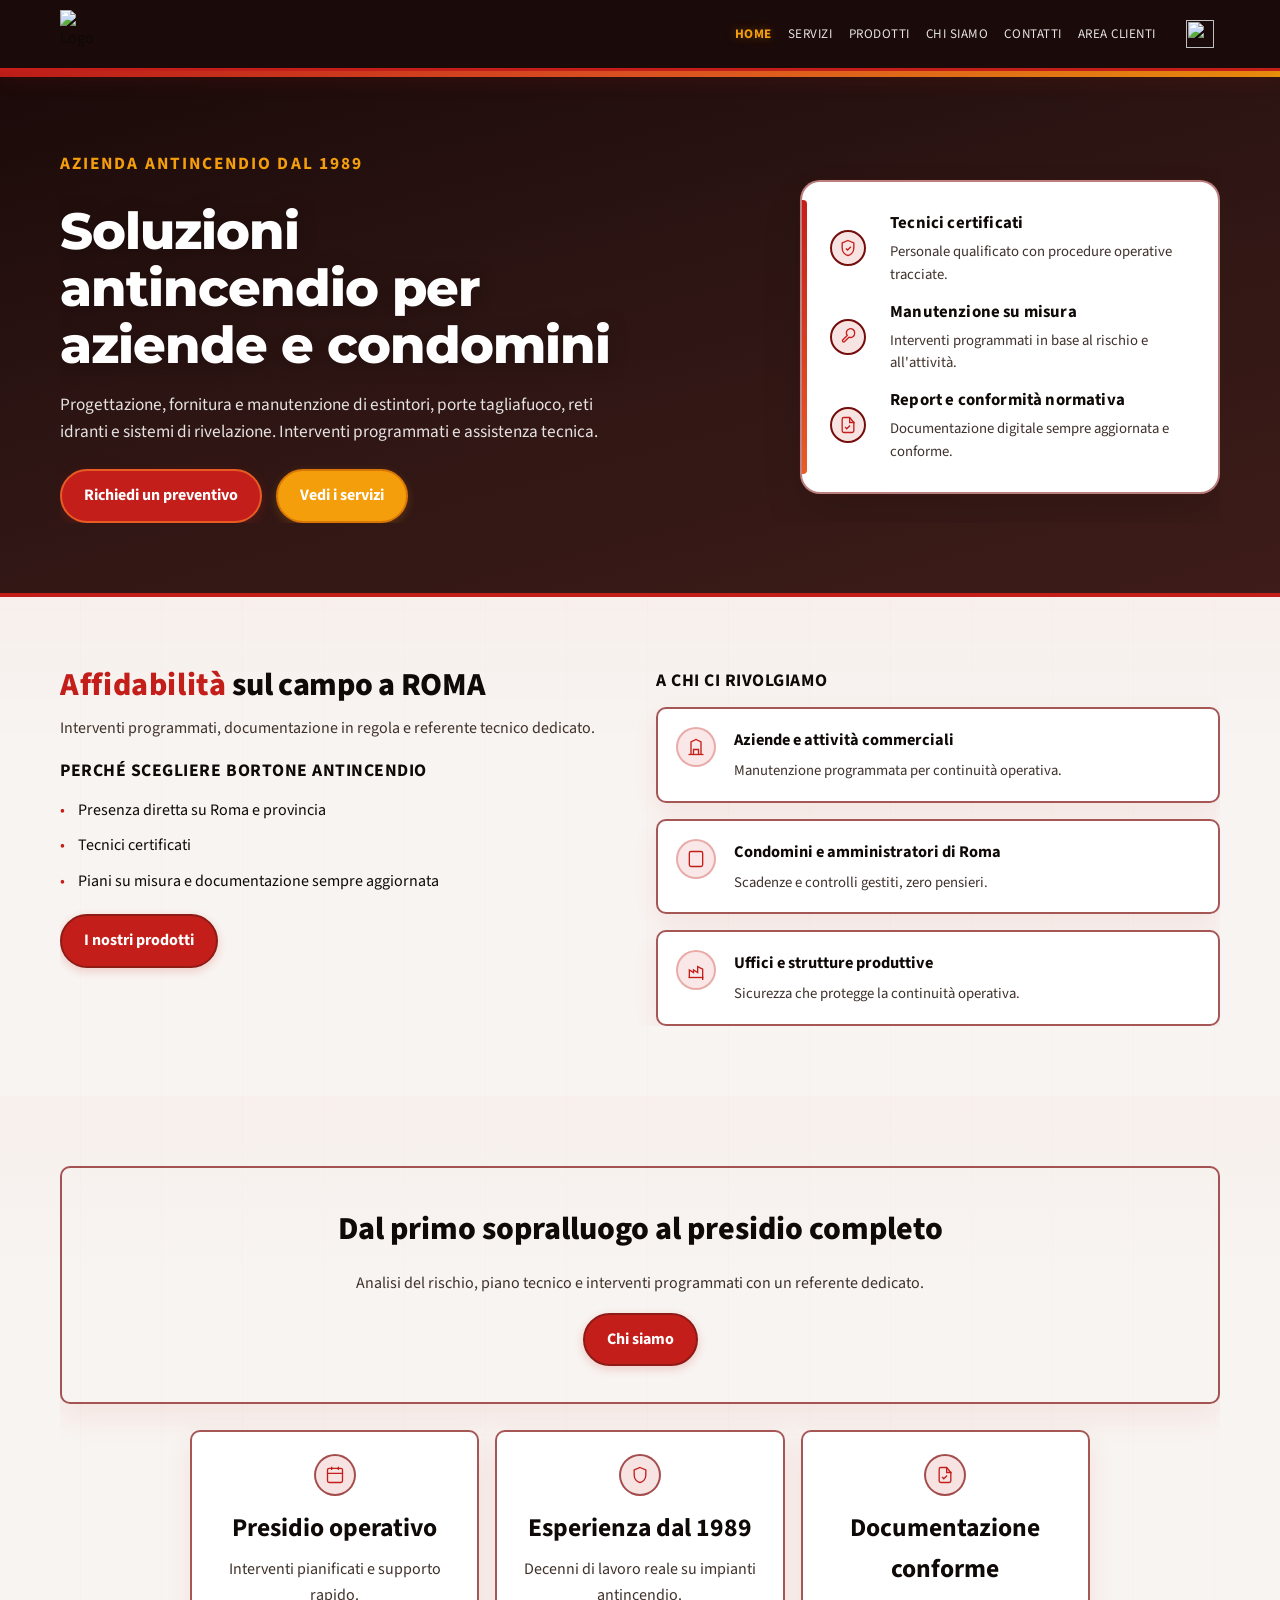
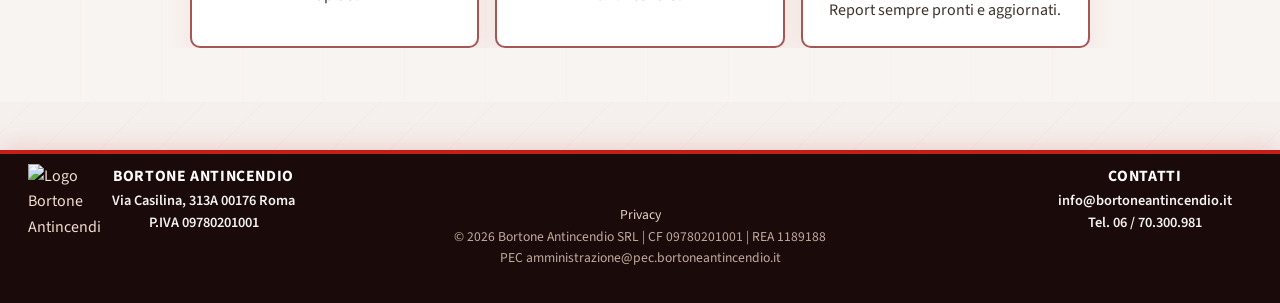
==== index.html @ 8eb92604 "Add files via upload" ====
<!DOCTYPE html>
<html lang="it">
  <head>
    <meta charset="UTF-8" />
    <meta name="viewport" content="width=device-width, initial-scale=1" />
    <title>Bortone Antincendio | Protezione antincendio a Roma</title>
    <meta
      name="description"
      content="Manutenzione e gestione impianti antincendio a Roma. Estintori, porte tagliafuoco, reti idranti e rivelazione incendi con assistenza tecnica."
    />
    <link rel="canonical" href="https://www.bortoneantincendio.it/" />
    <link rel="icon" type="image/png" sizes="32x32" href="assets/loghetto.png?v=3" />
    <link rel="icon" type="image/png" sizes="192x192" href="assets/loghetto.png?v=3" />
    <link rel="apple-touch-icon" sizes="180x180" href="assets/loghetto.png?v=3" />
    <link rel="manifest" href="manifest.json" />
    <meta name="theme-color" content="#0b0b0b" />
    <meta name="color-scheme" content="light" />
    <meta name="robots" content="index, follow, max-image-preview:large" />
    <meta property="og:site_name" content="Bortone Antincendio" />
    <meta property="og:type" content="website" />
    <meta property="og:title" content="Bortone Antincendio | Protezione antincendio a Roma" />
    <meta
      property="og:description"
      content="Manutenzione e gestione impianti antincendio a Roma. Estintori, porte tagliafuoco, reti idranti e rivelazione incendi con assistenza tecnica."
    />
    <meta property="og:url" content="https://www.bortoneantincendio.it/" />
    <meta property="og:locale" content="it_IT" />
    <meta
      property="og:image"
      content="https://www.bortoneantincendio.it/assets/logo.png"
    />
    <meta property="og:image:width" content="1200" />
    <meta property="og:image:height" content="630" />
    <meta property="og:image:alt" content="Bortone Antincendio - Protezione antincendio a Roma" />
    <meta name="twitter:card" content="summary_large_image" />
    <meta name="twitter:title" content="Bortone Antincendio | Protezione antincendio a Roma" />
    <meta name="twitter:description" content="Manutenzione e gestione impianti antincendio a Roma. Estintori, porte tagliafuoco, reti idranti e rivelazione incendi con assistenza tecnica." />
    <meta name="twitter:image" content="https://www.bortoneantincendio.it/assets/logo.png" />
    <script type="application/ld+json">
      {
        "@context": "https://schema.org",
        "@type": "LocalBusiness",
        "name": "Bortone Antincendio",
        "url": "https://www.bortoneantincendio.it/",
        "logo": "https://www.bortoneantincendio.it/assets/logo-bortone.svg",
        "image": "https://www.bortoneantincendio.it/assets/logo-bortone.svg",
        "description": "Manutenzione e gestione impianti antincendio a Roma per aziende e condomini.",
        "telephone": "+390670300981",
        "email": "info@bortoneantincendio.it",
        "address": {
          "@type": "PostalAddress",
          "streetAddress": "Via Casilina, 313A",
          "postalCode": "00176",
          "addressLocality": "Roma",
          "addressCountry": "IT"
        },
        "openingHours": "Mo-Fr 08:00-13:00,14:30-17:00",
        "geo": {
          "@type": "GeoCoordinates",
          "latitude": 41.8828,
          "longitude": 12.5342
        },
        "areaServed": "Roma"
      }
    </script>
    <link rel="preconnect" href="https://fonts.googleapis.com" />
    <link rel="preconnect" href="https://fonts.gstatic.com" crossorigin />
    <link
      href="https://fonts.googleapis.com/css2?family=Montserrat:wght@400;500;600;700&family=Source+Sans+3:wght@400;500;600;700&display=swap"
      rel="stylesheet"
    />
    <link rel="stylesheet" href="styles.css" />
  </head>
  <body>
    <a href="#main" class="skip-link">Salta al contenuto</a>
    <header class="site-header">
      <div class="container header-inner">
        <a class="logo" href="index.html" aria-label="Bortone Antincendio">
          <img src="assets/logo-bortone.svg" alt="Logo Bortone Antincendio" width="646" height="806" />
        </a>
        <button class="nav-toggle" aria-expanded="false" aria-controls="site-nav" aria-label="Apri menu">
          Menu
        </button>
        <nav class="site-nav" id="site-nav">
          <a class="active" href="index.html">Home</a>
          <a href="servizi.html">Servizi</a>
          <a href="prodotti.html">Prodotti</a>
          <a href="chi-siamo.html">Chi siamo</a>
          <a href="contatti.html">Contatti</a>
          <a href="area-clienti.html">Area Clienti</a>
        </nav>
        <a href="https://wa.me/393206472865" target="_blank" rel="noopener" class="header-icon-link" aria-label="Scrivici su WhatsApp">
          <img src="assets/icons8-whatsapp-64.png" class="header-icon" alt="" width="28" height="28">
        </a>
      </div>
    </header>

    <main id="main">
      <section class="hero">
        <div class="hero-stripe" aria-hidden="true"></div>
        <div class="container hero-grid">
          <div class="hero-content">
            <p class="hero-eyebrow">Azienda antincendio dal 1989</p>
            <h1 class="reveal">Soluzioni antincendio per aziende e condomini</h1>
            <p class="reveal hero-lead" data-delay="1">
              Progettazione, fornitura e manutenzione di estintori, porte tagliafuoco, reti idranti
              e sistemi di rivelazione. Interventi programmati e assistenza tecnica.
            </p>
            <div class="hero-actions reveal" data-delay="2">
              <a class="button primary" href="servizi.html#preventivo">Richiedi un preventivo</a>
              <a class="button home-services-cta" href="servizi.html">Vedi i servizi</a>
            </div>
          </div>
          <div class="hero-card reveal" data-delay="3">
            <ul class="hero-card-list">
              <li>
                <span class="hero-card-icon" aria-hidden="true">
                  <svg viewBox="0 0 24 24" fill="none" stroke="currentColor" stroke-width="1.6">
                    <path
                      d="M12 3l7 3v6c0 5-3.5 8.5-7 9-3.5-.5-7-4-7-9V6l7-3z"
                    />
                    <path d="M9.5 12.5l2 2 4-4" />
                  </svg>
                </span>
                <div>
                  <strong>Tecnici certificati</strong>
                  <p>Personale qualificato con procedure operative tracciate.</p>
                </div>
              </li>
              <li>
                <span class="hero-card-icon" aria-hidden="true">
                  <svg viewBox="0 0 24 24" fill="none" stroke="currentColor" stroke-width="1.6">
                    <path
                      d="M20 7.5a5 5 0 0 1-6.8 4.7l-5.5 5.5a1.5 1.5 0 0 1-2.1-2.1l5.5-5.5A5 5 0 1 1 20 7.5z"
                    />
                  </svg>
                </span>
                <div>
                  <strong>Manutenzione su misura</strong>
                  <p>Interventi programmati in base al rischio e all'attività.</p>
                </div>
              </li>
              <li>
                <span class="hero-card-icon" aria-hidden="true">
                  <svg viewBox="0 0 24 24" fill="none" stroke="currentColor" stroke-width="1.6">
                    <path d="M14 3H7a2 2 0 0 0-2 2v14a2 2 0 0 0 2 2h10a2 2 0 0 0 2-2V9z" />
                    <path d="M14 3v6h6" />
                    <path d="M8.5 14.5l2 2 4-4" />
                  </svg>
                </span>
                <div>
                  <strong>Report e conformità normativa</strong>
                  <p>Documentazione digitale sempre aggiornata e conforme.</p>
                </div>
              </li>
            </ul>
          </div>
        </div>
      </section>

      <section class="intro-roma">
        <div class="container intro-roma__grid">
          <div class="intro-roma__left">
            <h2 class="intro-roma__title">
              <span class="intro-roma__accent">Affidabilità</span> sul campo a ROMA
            </h2>
            <p class="intro-roma__lead">
              Interventi programmati, documentazione in regola e referente tecnico dedicato.
            </p>

            <div class="intro-roma__why">
              <h3>Perché scegliere Bortone Antincendio</h3>
              <ul>
                <li>Presenza diretta su Roma e provincia</li>
                <li>Tecnici certificati</li>
                <li>Piani su misura e documentazione sempre aggiornata</li>
              </ul>
            </div>

            <div class="intro-roma__cta">
              <a class="button primary" href="prodotti.html">I nostri prodotti</a>
            </div>
          </div>

          <div class="intro-roma__right">
            <h3>A chi ci rivolgiamo</h3>

            <div class="intro-roma__cards">
              <article class="intro-roma__card">
                <span class="intro-roma__icon" aria-hidden="true">
                  <svg viewBox="0 0 24 24" fill="none" stroke="currentColor" stroke-width="1.6">
                    <path d="M3 21h18" />
                    <path d="M6 21V6l6-3 6 3v15" />
                    <path d="M9 21v-6h6v6" />
                  </svg>
                </span>
                <div>
                  <h4>Aziende e attività commerciali</h4>
                  <p>Manutenzione programmata per continuità operativa.</p>
                </div>
              </article>

              <article class="intro-roma__card">
                <span class="intro-roma__icon" aria-hidden="true">
                  <svg viewBox="0 0 24 24" fill="none" stroke="currentColor" stroke-width="1.6">
                    <rect x="4" y="3" width="16" height="18" rx="2" />
                    <path d="M8 7h.01M12 7h.01M16 7h.01" />
                    <path d="M8 11h.01M12 11h.01M16 11h.01" />
                    <path d="M8 15h.01M12 15h.01M16 15h.01" />
                  </svg>
                </span>
                <div>
                  <h4>Condomini e amministratori di Roma</h4>
                  <p>Scadenze e controlli gestiti, zero pensieri.</p>
                </div>
              </article>

              <article class="intro-roma__card">
                <span class="intro-roma__icon" aria-hidden="true">
                  <svg viewBox="0 0 24 24" fill="none" stroke="currentColor" stroke-width="1.6">
                    <path d="M3 21h18" />
                    <path d="M4 21v-9l5 3v-3l5 3v-7l6 3v13" />
                  </svg>
                </span>
                <div>
                  <h4>Uffici e strutture produttive</h4>
                  <p>Sicurezza che protegge la continuità operativa.</p>
                </div>
              </article>
            </div>
          </div>
        </div>
      </section>

      <section class="section summary-section">
        <div class="container">
          <div class="banner reveal">
            <h3>Dal primo sopralluogo al presidio completo</h3>
            <p>
              Analisi del rischio, piano tecnico e interventi programmati con un referente
              dedicato.
            </p>
            <div class="hero-actions">
              <a class="button primary" href="chi-siamo.html">Chi siamo</a>
            </div>
          </div>
          <div class="stats">
            <div class="stat reveal" data-delay="1">
              <span class="stat-icon" aria-hidden="true">
                <svg viewBox="0 0 24 24" fill="none" stroke="currentColor" stroke-width="1.6">
                  <rect x="3" y="4" width="18" height="17" rx="2" />
                  <path d="M16 2v4M8 2v4M3 10h18" />
                </svg>
              </span>
              <h3>Presidio operativo</h3>
              <p>Interventi pianificati e supporto rapido.</p>
            </div>
            <div class="stat reveal" data-delay="2">
              <span class="stat-icon" aria-hidden="true">
                <svg viewBox="0 0 24 24" fill="none" stroke="currentColor" stroke-width="1.6">
                  <path d="M12 3l7 3v6c0 5-3.5 8.5-7 9-3.5-.5-7-4-7-9V6l7-3z" />
                </svg>
              </span>
              <h3>Esperienza dal 1989</h3>
              <p>Decenni di lavoro reale su impianti antincendio.</p>
            </div>
            <div class="stat reveal" data-delay="3">
              <span class="stat-icon" aria-hidden="true">
                <svg viewBox="0 0 24 24" fill="none" stroke="currentColor" stroke-width="1.6">
                  <path d="M14 3H7a2 2 0 0 0-2 2v14a2 2 0 0 0 2 2h10a2 2 0 0 0 2-2V9z" />
                  <path d="M14 3v6h6" />
                  <path d="M8.5 14.5l2 2 4-4" />
                </svg>
              </span>
              <h3>Documentazione conforme</h3>
              <p>Report sempre pronti e aggiornati.</p>
            </div>
          </div>
        </div>
      </section>
    </main>

    <footer class="site-footer">
      <div class="container footer-grid">
        <div>
          <div class="footer-brand">
            <img
              class="footer-logo"
              src="assets/loghetto-black.svg"
              alt="Logo Bortone Antincendio"
              width="646"
              height="806"
            />
            <div>
              <strong>Bortone Antincendio</strong>
              <p class="footer-highlight">Via Casilina, 313A 00176 Roma</p>
              <p class="footer-highlight">P.IVA 09780201001</p>
            </div>
          </div>
        </div>
        <div>
          <strong>Contatti</strong>
          <p class="footer-highlight">info@bortoneantincendio.it</p>
          <p class="footer-highlight">Tel. 06 / 70.300.981</p>
        </div>
      </div>
      <div class="container footer-legal">
        <a href="privacy.html">Privacy</a>
        <br />
        © 2026 Bortone Antincendio SRL | CF 09780201001 | REA 1189188
        <br />
        PEC amministrazione@pec.bortoneantincendio.it
      </div>
    </footer>

    <script src="script.js"></script>
  </body>
</html>
---- styles.css ----
/* Popup Accesso Clienti */
.access-popup-overlay {
  position: fixed;
  top: 0; left: 0; right: 0; bottom: 0;
  background: rgba(20,10,7,0.82);
  display: flex;
  align-items: center;
  justify-content: center;
  z-index: 1000;
  animation: fadeInBg 0.25s;
}
@keyframes fadeInBg {
  from { opacity: 0; }
  to { opacity: 1; }
}
.access-popup-modal {
  background: #fdf4f2;
  border: 1.5px solid var(--accent-2);
  border-radius: 14px;
  box-shadow: 0 8px 32px rgba(44,27,21,0.22);
  padding: 30px 20px 18px;
  width: min(96vw, 370px);
  min-width: 300px;
  max-height: 90vh;
  overflow-y: auto;
  display: flex;
  flex-direction: column;
  align-items: stretch;
  position: relative;
  animation: popupIn 0.22s cubic-bezier(.7,-0.2,.5,1.4);
}
@keyframes popupIn {
  from { transform: scale(0.92) translateY(40px); opacity: 0; }
  to { transform: scale(1) translateY(0); opacity: 1; }
}
.access-popup-close {
  position: absolute;
  top: 10px;
  right: 14px;
  background: none;
  border: none;
  font-size: 1.25em;
  color: #bfae8c;
  cursor: pointer;
  line-height: 1;
  transition: color 0.18s;
  font-family: 'Montserrat', sans-serif;
}
.access-popup-close:hover {
  color: var(--accent-amber);
}
.access-popup-title {
  margin: 0 0 12px;
  font-size: 1.25rem;
  font-weight: 700;
  font-family: "Montserrat", sans-serif;
  color: var(--black);
}
.access-popup-menu {
  display: flex;
  gap: 18px;
  justify-content: center;
  margin-bottom: 14px;
}
.access-popup-menu-item {
  font-family: 'Montserrat', sans-serif;
  font-size: 0.82rem;
  font-weight: 700;
  color: #111;
  cursor: pointer;
  padding: 2px 0 3px 0;
  border: none;
  background: none;
  transition: color 0.18s;
  letter-spacing: 0.04em;
  text-transform: uppercase;
  margin: 0 2px;
  outline: none;
  box-shadow: none;
}
.access-popup-menu-item.active,
.access-popup-menu-item:hover { color: var(--accent-amber); }
.access-popup-form {
  display: flex;
  flex-direction: column;
  gap: 18px;
  margin-top: 8px;
}
.access-popup-form .access-popup-submit {
  align-self: center !important;
  display: block;
}
.access-popup-form input {
  padding: 7px 10px;
  border: 1px solid #bfae8c;
  border-radius: 5px;
  font-size: 0.98em;
  width: 100%;
  background: #fff;
  color: #232323;
  font-family: 'Source Sans 3', sans-serif;
  transition: border 0.18s;
}
.access-popup-form input:focus {
  border-color: var(--accent-amber);
  outline: none;
}
.access-popup-submit-wrap {
  display: flex;
  justify-content: center;
  width: 100%;
}
.access-popup-submit {
  background: var(--accent-amber);
  color: #2a1404;
  border: none;
  border-radius: 5px;
  padding: 7px 0;
  font-size: 0.98em;
  font-weight: 600;
  cursor: pointer;
  margin-top: 28px;
  transition: background 0.2s;
  box-shadow: 0 2px 8px rgba(245,158,11,0.10);
  width: 120px;
}
.access-popup-submit:hover {
  background: var(--accent-orange);
}
:root {
  --white: #ffffff;
  --black: #0f0907;
  --text: var(--black);
  --muted: #3f312b;
  --accent: #c41e1a;
  --accent-2: #8f1b17;
  --accent-orange: #e85c24;
  --accent-amber: #f59e0b;
  --flame-dark: #1a0a09;
  --stroke: rgba(44, 27, 21, 0.22);
  --panel-border-soft: 1px solid rgba(196, 30, 26, 0.2); 
  --panel-shadow-soft: 0 10px 24px rgba(20, 10, 7, 0.12);
  --radius-lg: 20px;
  --radius-sm: 10px;
  --max-w: 1160px;
}
* {
  box-sizing: border-box;
}
.skip-link {
  position: absolute;
  left: -9999px;
  top: 0;
  z-index: 9999;
  padding: 0.75rem 1rem;
  background: var(--accent);
  color: var(--white);
  text-decoration: none;
  font-weight: 600;
  border-radius: 0 0 8px 0;
}
.skip-link:focus {
  left: 0;
}
body {
  margin: 0;
  font-family: "Source Sans 3", sans-serif;
  color: var(--text);
  position: relative;
  background:
    linear-gradient(135deg, rgba(196, 30, 26, 0.04) 0%, transparent 50%),
    repeating-linear-gradient(-45deg, transparent, transparent 40px, rgba(196, 30, 26, 0.03) 40px, rgba(196, 30, 26, 0.03) 41px),
    radial-gradient(1400px 800px at 100% 0%, rgba(232, 92, 36, 0.08), transparent 55%),
    #f5f0ed;
  min-height: 100vh;
  line-height: 1.6;
  overflow-x: hidden;
}
a {
  color: inherit;
  text-decoration: none;
  cursor: pointer;
}
img {
  max-width: 100%;
  display: block;
}
.container {
  width: min(92%, var(--max-w));
  margin: 0 auto;
  overflow-x: hidden;
  max-width: 100%;
}
.site-header {
  position: sticky;
  top: 0;
  z-index: 50;
  background: var(--flame-dark);
  backdrop-filter: blur(12px);
  border-bottom: 3px solid var(--accent);
  box-shadow: 0 4px 24px rgba(196, 30, 26, 0.2);
  overflow: visible;
}
.site-header .logo span { color: var(--white); }
.site-header .nav-toggle {
  color: var(--white);
  border-color: rgba(255,255,255,0.18);
}
.header-inner {
  display: flex;
  align-items: center;
  justify-content: flex-start;
  padding: 10px 0;
  gap: 12px;
  flex-wrap: nowrap;
}
.header-icon-link{display:inline-flex;align-items:center;justify-content:center;margin-left:12px;padding:6px;cursor:pointer;box-sizing:content-box;}
.header-icon-link:hover .header-icon{transform:scale(1.2);}
.header-icon{width:28px;height:28px;display:block;transition:transform 0.2s ease;} 
.logo {
  display: flex;
  align-items: center;
  gap: 0;
}
.logo img {
  width: auto;
  height: 48px;
  object-fit: contain;
  background: transparent;
}
.header-login-btn {
  display: inline-flex;
  align-items: center;
  padding: 8px 16px;
  background: var(--accent-amber);
  border: 1px solid #d97706;
  border-radius: 6px;
  color: #000000;
  font-size: 0.85rem;
  font-weight: 600;
  transition: all 0.2s ease;
  white-space: nowrap;
  margin-left: auto;
  margin-right: 12px;
  box-shadow: 0 2px 8px rgba(245, 158, 11, 0.3);
}
.header-login-btn:hover {
  background: #f3cd41;
  border-color: #b45309;
  color: #2a1404;
  transform: translateY(-1px);
  box-shadow: 0 4px 12px rgba(245, 158, 11, 0.4);
}
.header-login-btn:focus-visible {
  outline: 2px solid var(--accent);
  outline-offset: 2px;
}
.nav-toggle {
  background: transparent;
  border: 1px solid var(--stroke);
  padding: 6px 10px;
  border-radius: 6px;
  font-size: 0.85rem;
  display: none;
  cursor: pointer;
  z-index: 101;
  pointer-events: auto;
  -webkit-tap-highlight-color: transparent;
}
.site-nav {
  display: flex;
  align-items: center;
  margin-left: auto;
  gap: 16px;
  font-size: 0.82rem;
  text-transform: uppercase;
  letter-spacing: 0.04em;
}
.site-nav a {
  color: rgba(255, 255, 255, 0.88);
  transition: color 0.2s ease, background 0.2s ease;
}
.site-nav a:hover {
  color: var(--accent-amber);
  text-shadow: 0 0 10px rgba(245,158,11,0.35);
}
.site-nav a.active {
  color: var(--accent-amber);
  font-weight: 700;
  text-shadow: 0 0 10px rgba(245,158,11,0.35);
}
.nav-toggle:focus-visible, .site-nav a:focus-visible, .button:focus-visible { outline: 2px solid var(--accent); outline-offset: 2px; }
.hero {
  padding: 80px 0 70px;
  position: relative;
  overflow: hidden;
  text-align: left;
  background:
    linear-gradient(165deg, var(--flame-dark) 0%, #2d1513 45%, #3d1c19 100%);
  border-bottom: 4px solid var(--accent);
  box-shadow: inset 0 1px 0 rgba(255,255,255,0.06);
}
.hero-stripe {
  position: absolute;
  top: 0;
  left: 0;
  right: 0;
  height: 6px;
  background: linear-gradient(90deg, var(--accent) 0%, var(--accent-orange) 50%, var(--accent-amber) 100%);
  opacity: 0.95;
}
.hero-grid {
  display: grid;
  grid-template-columns: repeat(2, minmax(0, 1fr));
  gap: 40px;
  align-items: center;
  position: relative;
  z-index: 1;
  text-align: left;
}
@media (min-width: 861px) {
  .hero .hero-card { margin-left: auto; margin-right: 0; }
}
.hero-content { text-align: left; }
.hero h1 {
  font-family: "Montserrat", sans-serif;
  font-size: clamp(2.2rem, 4.2vw, 3.2rem);
  font-weight: 800;
  letter-spacing: -0.02em;
  margin: 0 0 18px;
  color: var(--white);
  line-height: 1.12;
  text-shadow: 0 2px 20px rgba(0,0,0,0.3);
}
.hero .hero-lead,
.hero p {
  color: rgba(255, 255, 255, 0.88);
  font-size: 1.08rem;
  margin: 0 0 24px;
  line-height: 1.55;
}
.hero .hero-eyebrow {
  color: var(--accent-amber);
  font-weight: 700;
  letter-spacing: 0.12em;
  text-transform: uppercase;
  white-space: nowrap;
}
.hero-actions {
  display: flex;
  flex-wrap: wrap;
  gap: 14px;
  align-items: center;
  justify-content: flex-start;
}
.hero .button.primary {
  background: var(--accent);
  border-color: var(--accent-orange);
  box-shadow: 0 4px 12px rgba(196, 30, 26, 0.25);
}
.hero .button.primary:hover {
  background: var(--accent-orange);
  box-shadow: 0 4px 14px rgba(232, 92, 36, 0.28);
}
.hero .button.ghost,
.hero .button.hero-ghost {
  border-color: rgba(255,255,255,0.5);
  color: var(--white);
}
.hero .button.ghost:hover,
.hero .button.hero-ghost:hover {
  background: rgba(255,255,255,0.12);
  border-color: var(--white);
  color: var(--white);
}
.button.home-services-cta {
  background: var(--accent-amber);
  border: 2px solid #d97706;
  color: #2a1404;
  box-shadow: 0 3px 10px rgba(245,158,11,0.2);
  font-weight: 700;
}
.button.home-services-cta:hover {
  background: #f3cd41;
  border-color: #b45309;
  color: #2a1404;
  box-shadow: 0 4px 14px rgba(245,158,11,0.4);
}
.hero .button.home-services-cta,
.hero .button.home-services-cta:hover { color: var(--white); }
.contact-hero {
  text-align: center;
  overflow-x: hidden;
}
.contact-hero h1,
.contact-hero .contact-hero-sub {
  color: var(--white);
  text-shadow: 0 1px 8px rgba(0,0,0,0.25);
}
.contact-hero .contact-hero-hours {
  color: rgba(255,255,255,0.9);
  text-shadow: 0 1px 8px rgba(0,0,0,0.25);
}
.contact-hero h1 {
  font-family: "Montserrat", sans-serif;
  font-weight: 800;
  position: relative;
  z-index: 2;
  margin: 0 0 18px;
}
.contact-hero-inner {
  max-width: 920px;
  margin: 0 auto;
  overflow-x: hidden;
  width: 100%;
  position: relative;
  z-index: 1;
}
.contact-hero-grid-wrap {
  margin: 16px 0 8px;
  width: 100%;
  overflow-x: hidden;
}
.contact-hero-grid {
  display: grid;
  grid-template-columns: repeat(3, minmax(0, 1fr));
  gap: 16px;
  width: 100%;
}
.contact-form-card, .contact-map-card {
  background: hsl(0, 35%, 16%) !important;
  border: var(--panel-border-soft);
  box-shadow: var(--panel-shadow-soft);
}
.contact-hero-item {
  background: #fff7f5;
  border: 1px solid rgba(143, 27, 23, 0.28);
  box-shadow: var(--panel-shadow-soft);
  border-radius: 14px;
  padding: 16px 14px;
  text-align: center;
  display: grid;
  gap: 8px;
  justify-items: center;
}
.contact-hero-emoji { font-size: 2.2rem; margin-bottom: 6px; }
.contact-hero .contact-hero-item .contact-hero-text,
.contact-hero-item p.contact-hero-text {
  margin: 0;
  color: #1b0d0a !important;
  font-weight: 700;
  font-size: 1rem;
}
.contact-hero-sub { font-weight: 600; margin: 0 0 6px; }
.contact-hero-hours { margin: 0 0 22px; color: var(--muted); font-weight: 600; }
.contact-hero-link {
  border-radius: 999px;
  background: #f1d3cf;
  border: 1px solid #c98981;
  color: var(--text);
  box-shadow: none;
  padding: 10px 18px;
  font-size: 0.92rem;
}
.contact-hero-link:hover { background: #e9bfba; border-color: #b86b63; }
.map-embed {
  border-radius: 14px;
  overflow: hidden;
  border: 1px solid var(--stroke);
  background: var(--white);
}
.map-embed iframe { width: 100%; height: 100%; min-height: 200px; border: 0; display: block; }
.contact-form-card .form-hint { text-align: center; }
.form-honeypot { position: absolute; left: -9999px; width: 1px; height: 1px; overflow: hidden; }
.hero-eyebrow {
  margin: 0 0 10px;
  font-size: 0.85rem;
  letter-spacing: 0.08em;
  text-transform: uppercase;
  color: var(--accent);
  font-weight: 600;
}
.section .hero-actions, .contact-hero .hero-actions, .banner .hero-actions { justify-content: center; }
.button {
  border: none;
  padding: 12px 22px;
  border-radius: 999px;
  font-weight: 600;
  display: inline-flex;
  align-items: center;
  gap: 10px;
  cursor: pointer;
  transition: transform 0.2s ease, box-shadow 0.2s ease, background 0.2s ease, color 0.2s ease;
}
.button.small { padding: 6px 12px; font-size: 0.8rem; border-radius: 6px; }
.button.primary {
  background: var(--accent);
  color: var(--white);
  border: 2px solid var(--accent-2);
  box-shadow: 0 3px 10px rgba(196, 30, 26, 0.2);
  font-weight: 700;
}
.button.primary:hover {
  background: var(--accent-orange);
  border-color: var(--accent-orange);
  color: var(--white);
  box-shadow: 0 4px 12px rgba(232, 92, 36, 0.22);
}
.button.ghost {
  background: transparent;
  border: 2px solid rgba(196, 30, 26, 0.6);
  color: var(--accent-2);
  font-weight: 600;
}
.button.ghost:hover { background: rgba(196, 30, 26, 0.08); border-color: var(--accent); color: var(--accent-2); }
.review-cta {
  margin: 16px auto 0;
  padding: 16px 20px 0;
  max-width: 480px;
  display: flex;
  flex-direction: column;
  align-items: center;
  background: transparent;
  border: none;
  box-shadow: none;
}
.review-cta-content {
  display: flex;
  flex-direction: column;
  gap: 6px;
  align-items: center;
  justify-content: center;
  text-align: center;
}
.review-cta-title { margin: 0; font-weight: 700; font-size: 0.92rem; color: var(--white); text-shadow: 0 1px 4px rgba(0,0,0,0.2); line-height: 1.3; }
.review-cta-content .button.review-cta-link {
  background: var(--accent);
  color: var(--white);
  border: 2px solid rgba(255,255,255,0.35);
  box-shadow: 0 3px 10px rgba(196,30,26,0.2);
  padding: 9px 16px;
  font-size: 0.88rem;
  font-weight: 700;
  gap: 0;
  flex-direction: column;
  align-items: center;
  justify-content: center;
  margin-top: 2px;
  justify-self: center;
}
.review-cta-content .button.review-cta-link:hover {
  background: var(--accent-orange);
  box-shadow: 0 4px 12px rgba(232,92,36,0.25);
}
.contact-hero .review-stars,
.review-cta-link .review-stars {
  color: #f59e0b;
  letter-spacing: 0.1em;
  font-size: 1.1rem;
  text-shadow: 0 0 12px rgba(245,158,11,0.6);
  display: block;
  margin-bottom: 4px;
}
.review-cta-note { margin: 0; font-size: 0.78rem; color: rgba(255,255,255,0.8); line-height: 1.4; margin-top: 2px; }
.button:hover { transform: translateY(-2px); }
.hero-card {
  background: var(--white);
  border: 2px solid rgba(120, 11, 9, 0.519);
  padding: 28px;
  border-radius: var(--radius-lg);
  box-shadow: 0 20px 40px rgba(0, 0, 0, 0.12), 0 0 0 1px rgba(196, 30, 26, 0.08);
  text-align: left;
  max-width: 420px;
  margin: 0 auto;
  min-height: 220px;
  position: relative;
}
.hero-card::before {
  content: "";
  position: absolute;
  left: 0;
  top: 18px;
  bottom: 18px;
  width: 5px;
  background: linear-gradient(180deg, var(--accent) 0%, var(--accent-orange) 100%);
  border-radius: 0 4px 4px 0;
}
.hero-card ul {
  list-style: none;
  padding: 0;
  margin: 0;
  display: grid;
  gap: 12px;
}
.hero-card-list li {
  display: grid;
  grid-template-columns: 42px 1fr;
  gap: 18px;
  align-items: center;
}
.hero-card-icon {
  width: 36px;
  height: 36px;
}
.hero-card-list strong {
  display: block;
  font-size: 1.05rem;
  margin-bottom: 4px;
  color: var(--black);
  font-weight: 700;
  letter-spacing: 0.01em;
}
.hero-card-list p {
  margin: 0;
  color: var(--muted);
  font-size: 0.92rem;
}
.section,
.intro-roma {
  padding: 70px 0;
  background:
    linear-gradient(180deg, rgba(196, 30, 26, 0.02) 0%, transparent 30%),
    repeating-linear-gradient(90deg, transparent, transparent 80px, rgba(232, 92, 36, 0.02) 80px, rgba(232, 92, 36, 0.02) 81px),
    #f8f4f1;
}
.intro-roma__grid {
  display: grid;
  grid-template-columns: repeat(2, minmax(0, 1fr));
  gap: 32px;
  align-items: start;
}
.intro-roma__left h2 {
  margin: 0 0 12px;
  font-size: 2rem;
  color: var(--black);
}
.intro-roma__title {
  font-weight: 800;
  letter-spacing: -0.01em;
  line-height: 1.15;
  color: var(--black);
}
.intro-roma__accent {
  color: var(--accent);
  font-weight: 800;
  letter-spacing: 0.02em;
}
.intro-roma__lead {
  margin: 0 0 16px;
  color: var(--muted);
}
.intro-roma__why h3,
.intro-roma__right h3 {
  margin: 0 0 12px;
  font-size: 1.1rem;
  text-transform: uppercase;
  letter-spacing: 0.03em;
  color: var(--black);
}
.intro-roma__why ul {
  list-style: none;
  padding: 0;
  margin: 0 0 20px;
  display: grid;
  gap: 10px;
}
.intro-roma__why li {
  position: relative;
  padding-left: 18px;
  color: var(--text);
}
.intro-roma__why li::before {
  content: "•";
  position: absolute;
  left: 0;
  color: var(--accent);
}
.intro-roma__cta {
  display: flex;
  flex-wrap: wrap;
  gap: 12px;
  align-items: center;
}
.intro-roma__cards {
  display: grid;
  gap: 16px;
}
.intro-roma__card {
  background: var(--white);
  border: 2px solid rgba(122, 7, 5, 0.674);
  border-radius: var(--radius-sm);
  padding: 18px;
  box-shadow: 0 8px 24px rgba(196, 30, 26, 0.08);
  display: grid;
  grid-template-columns: 44px 1fr;
  gap: 14px;
  align-items: start;
}
.intro-roma__card h4 {
  margin: 0 0 6px;
  font-size: 1.02rem;
  font-weight: 700;
  color: var(--black);
}
.intro-roma__card p { margin: 0; color: var(--muted); font-size: 0.92rem; }
.section-header {
  display: flex;
  flex-direction: column;
  align-items: center;
  justify-content: center;
  gap: 12px;
  margin-bottom: 28px;
  text-align: center;
}
.section-header h2 { margin: 0; font-size: 2rem; color: var(--black); font-weight: 800; }
.section-header p { margin: 0 auto; color: var(--muted); max-width: 520px; }
.card-grid {
  display: grid;
  grid-template-columns: repeat(auto-fit, minmax(240px, 1fr));
  align-items: stretch;
  justify-content: center;
  max-width: 1000px;
  margin: 0 auto;
}
.contact-cards-grid {
  display: grid;
  grid-template-columns: 1fr 1fr;
  grid-template-rows: auto minmax(480px, 1fr);
  gap: 20px 24px;
  max-width: 960px;
  margin: 0 auto;
  align-items: stretch;
}
.contact-card-header { display: flex; flex-direction: column; align-items: center; text-align: center; gap: 8px; }
.contact-card-header h2 { margin: 0; font-size: 2rem; font-weight: 800; color: var(--black); font-family: "Montserrat", sans-serif; }
.contact-card-header p { margin: 0; color: var(--muted); max-width: 400px; }
.contact-form-card,
.contact-map-card { display: flex; flex-direction: column; height: 100%; min-height: 0; padding: 24px; }
.contact-form-card .form-grid { display: flex; flex-direction: column; flex: 1; min-height: 0; gap: 14px; }
.contact-form-card .form-grid textarea { flex: 1; min-height: 80px; resize: vertical; }
.contact-form-card .form-grid .form-hint { margin: 0; font-size: 0.9rem; color: var(--muted); flex-shrink: 0; }
.form-hint { font-size: 0.9rem; color: var(--muted); }
.contact-map-card .map-actions { display: flex; flex-direction: column; align-items: center; margin-top: auto; padding-top: 2px; flex-shrink: 0; }
.contact-map-card .map-actions .contact-map-hint { font-size: 0.9rem; color: var(--muted); text-align: center; margin: 0 0 2px; width: 100%; }
.contact-map-card .map-embed { flex: 1; min-height: 0; height: 100%; border-radius: 14px; overflow: hidden; border: 1px solid var(--stroke); }
.contact-map-card .map-embed iframe { height: 100%; width: 100%; min-height: 0; display: block; border: 0; }
.contact-form-card .contact-cta-btn,
.contact-map-card .contact-cta-btn {
  display: inline-flex; align-items: center; justify-content: center; align-self: center; flex-shrink: 0;
  width: 260px; min-width: 260px; height: 48px; min-height: 48px; padding: 0 24px; box-sizing: border-box;
  font-family: inherit; font-size: 0.9rem; font-weight: 700; line-height: 1.2;
  text-align: center; text-decoration: none; white-space: nowrap; cursor: pointer; border-radius: 999px;
}
.contact-form-card .form-grid .contact-cta-btn { justify-self: center; }
.services-grid {
  display: grid;
  grid-template-columns: repeat(6, minmax(0, 1fr));
  gap: 16px;
  max-width: 1080px;
  margin: 0 auto;
}
.services-grid .card {
  grid-column: span 2;
}
.services-grid .card:nth-last-child(2) {
  grid-column: 2 / span 2;
}
.services-grid .card:last-child {
  grid-column: 4 / span 2;
}
@media (max-width: 980px) {
  .services-grid {
    grid-template-columns: repeat(2, minmax(0, 1fr));
    gap: 14px;
  }
  .services-grid .card,
  .services-grid .card:nth-last-child(2),
  .services-grid .card:last-child {
    grid-column: auto;
  }
}
.card {
  background: var(--white);
  border: 2px solid rgba(196, 30, 26, 0.15);
  border-radius: var(--radius-sm);
  padding: 18px;
  display: flex;
  flex-direction: column;
  gap: 12px;
  min-height: 220px;
  box-shadow: 0 8px 24px rgba(196, 30, 26, 0.06);
  position: relative;
  overflow: hidden;
  transition: transform 0.2s ease, box-shadow 0.2s ease, border-color 0.2s ease;
}
.card:hover {
  transform: translateY(-3px);
  border-color: rgba(196, 30, 26, 0.3);
  box-shadow: 0 14px 32px rgba(196, 30, 26, 0.12);
}
.card::before {
  content: "";
  position: absolute;
  top: 0;
  left: 0;
  right: 0;
  height: 5px;
  background: linear-gradient(90deg, var(--accent) 0%, var(--accent-orange) 100%);
}
.card-head {
  display: flex;
  align-items: center;
  gap: 12px;
  flex-direction: column;
  justify-content: center;
  width: 100%;
}
.card-head strong {
  display: block;
  width: 100%;
  text-align: center;
  font-size: 1.2rem;
}
.service-icon {
  width: auto;
  height: auto;
  border: none;
  border-radius: 0;
  display: inline-flex;
  align-items: center;
  justify-content: center;
  font-size: 34px;
  line-height: 1;
  background: transparent;
}
.service-icon svg {
  width: 26px;
  height: 26px;
}
.card strong {
  font-size: 1.05rem;
  min-height: 44px;
  color: var(--black);
}
.card p {
  margin: 0;
  color: var(--muted);
  text-align: center;
}
.feature-grid .card {
  text-align: left;
  align-items: stretch;
}
.feature-grid .card strong {
  font-size: 1.2rem;
  text-align: left;
}
.feature-grid .card p {
  text-align: left;
}
.company-story {
  padding: 48px 0 52px;
}
.company-story .container {
  position: relative;
  max-width: 900px;
}
.company-story .section-header {
  margin-bottom: 36px;
  gap: 14px;
}
.company-story .section-header h2 {
  font-family: "Montserrat", sans-serif;
  font-size: clamp(1.85rem, 4vw, 2.35rem);
  font-weight: 800;
  letter-spacing: -0.02em;
  color: var(--black);
}
.company-story .section-header h2::after {
  content: "";
  display: block;
  width: 56px;
  height: 4px;
  margin: 14px auto 0;
  background: linear-gradient(90deg, var(--accent), var(--accent-amber));
  border-radius: 2px;
}
.company-story .section-header p {
  font-size: 1.12rem;
  color: var(--muted);
  line-height: 1.55;
  font-weight: 500;
  max-width: 800px;
}
.company-story-body {
  text-align: left;
}
.company-story-body p {
  margin: 0;
  font-size: 1.2rem;
  line-height: 1.75;
  color: var(--text);
}
.company-story-body p + p {
  margin-top: 1.35em;
}
.company-story .story-emphasis {
  font-weight: 700;
  color: var(--black);
}
.area-clienti-hero { text-align: center; padding: 56px 0 48px; }
.area-clienti-hero-inner { max-width: 640px; margin: 0 auto; }
.area-clienti-lead { color: rgba(255,255,255,0.92); font-size: 1.1rem; margin: 0; }
.area-clienti-section .container { max-width: 900px; }
.area-clienti-features {
  list-style: none;
  padding: 0;
  margin: 32px 0 0;
  font-size: 1.1rem;
  line-height: 1.7;
  color: var(--text);
}
.area-clienti-features li {
  position: relative;
  padding-left: 24px;
  margin-bottom: 14px;
}
.area-clienti-features li::before {
  content: "";
  position: absolute;
  left: 0;
  top: 0.6em;
  width: 8px;
  height: 8px;
  border-radius: 50%;
  background: linear-gradient(135deg, var(--accent), var(--accent-amber));
}
.area-clienti-features strong {
  font-family: "Montserrat", sans-serif;
  font-weight: 700;
  color: var(--black);
}
.area-clienti-cta {
  display: grid;
  grid-template-columns: repeat(2, minmax(0, 1fr));
  gap: 24px;
  margin-top: 44px;
  padding-top: 36px;
}
.area-clienti-cta-box {
  background: var(--white);
  border: 2px solid rgba(122, 7, 5, 0.4);
  border-radius: 14px;
  padding: 28px 24px;
  text-align: center;
  transition: transform 0.2s ease, box-shadow 0.2s ease, border-color 0.2s ease;
}
.area-clienti-cta-box:hover {
  transform: translateY(-2px);
  border-color: var(--accent);
  box-shadow: 0 12px 28px rgba(196, 30, 26, 0.12);
}
.area-clienti-cta-box h3 {
  margin: 0 0 16px;
  font-family: "Montserrat", sans-serif;
  font-size: 1.1rem;
  font-weight: 700;
  color: var(--black);
  text-transform: uppercase;
  letter-spacing: 0.03em;
}
.area-clienti-cta-box .button {
  min-width: 160px;
  display: inline-flex;
  justify-content: center;
  align-items: center;
}
.area-clienti-cta-box .button.home-services-cta,
.area-clienti-cta-box .button.home-services-cta:hover { color: var(--white); }
.stats {
  display: grid;
  grid-template-columns: repeat(3, minmax(0, 1fr));
  gap: 16px;
  margin: 26px auto 0;
  max-width: 900px;
  align-items: stretch;
  text-align: center;
}
.stat {
  padding: 22px 18px;
  border-radius: var(--radius-sm);
  background: var(--white);
  border: 2px solid rgba(122, 7, 5, 0.674);
  box-shadow: 0 10px 28px rgba(196, 30, 26, 0.08);
  min-height: 140px;
  display: flex;
  flex-direction: column;
  align-items: center;
  transition: transform 0.2s ease, box-shadow 0.2s ease;
}
.stat:hover { transform: translateY(-4px); box-shadow: 0 16px 36px rgba(196, 30, 26, 0.14); }
.stat-icon { width: 42px; height: 42px; margin-bottom: 12px; }
.hero-card-icon, .intro-roma__icon, .stat-icon {
  display: inline-flex;
  align-items: center;
  justify-content: center;
  border-radius: 50%;
  color: var(--accent);
  background: rgba(196, 30, 26, 0.12);
  border: 2px solid rgba(122, 7, 5, 0.674);
}
.hero-card-icon { border-color: rgb(117, 13, 11); background: rgba(196, 30, 26, 0.12); }
.intro-roma__icon { width: 40px; height: 40px; border-color: rgba(196, 30, 26, 0.3); background: rgba(196, 30, 26, 0.1); }
.hero-card-icon svg, .intro-roma__icon svg, .stat-icon svg { width: 20px; height: 20px; }
.stat h3 { margin: 0; font-size: 1.6rem; text-align: center; color: var(--black); }
.stat p { margin: 8px 0 0; color: var(--muted); text-align: center; }
.summary-section .banner { margin-bottom: 18px; }
.summary-section .button.ghost,
.summary-section .button.ghost:hover {
  border-color: rgba(122, 7, 5, 0.674);
}
.summary-section { padding-bottom: 54px; }
/* Banner base style, senza background image */
.banner {
  padding: 36px 32px;
  border-radius: var(--radius-sm);
  border: 2px solid rgba(122, 7, 5, 0.674);
  display: grid;
  gap: 16px;
  box-shadow: 0 12px 32px rgba(196, 30, 26, 0.08);
  text-align: center;
  justify-items: center;
}

/* Banner home: fiamma-estintore */
.summary-section .banner {
  background: url('assets/fiamma--estintore.png') center center/cover no-repeat;
}
/* Banner servizi: antincendio */
.services-section .banner {
  background: url('assets/antincendio.png') center center/cover no-repeat;
}
.banner h3 { margin: 0; font-size: 2rem; font-weight: 800; color: var(--black); }
.banner p { margin: 0; color: var(--muted); }
.banner .button.home-services-cta,
.banner .button.home-services-cta:hover { color: var(--white); }
.chi-siamo-banner {
  background: linear-gradient(180deg, rgba(0,0,0,.52), rgba(0,0,0,.32)), url("assets/chi-siamo-banner.png") center/cover no-repeat;
  border: none;
  color: var(--white);
  min-height: 260px;
  max-width: 900px;
  margin: 0 auto;
  padding: 36px 32px;
  display: flex;
  flex-direction: column;
  justify-content: flex-end;
  align-items: center;
  text-align: center;
}
.chi-siamo-banner h3,
.chi-siamo-banner-title {
  margin: 0 0 8px;
  color: var(--black);
  font-size: 2rem;
  font-weight: 800;
  text-align: center;
}
.chi-siamo-banner p {
  color: rgba(255,255,255,.92);
}
.chi-siamo-banner .button.primary {
  background: var(--white);
  color: var(--black);
  border-color: var(--white);
}
.chi-siamo-banner .button.ghost {
  border-color: rgba(255,255,255,.75);
  color: var(--white);
}
.site-footer {
  padding: 0;
  border-top: 4px solid var(--accent);
  margin-top: 48px;
  background: var(--flame-dark);
  color: #f1ded3;
  text-align: left;
  box-shadow: 0 -4px 24px rgba(196, 30, 26, 0.15);
}
.footer-legal {
  text-align: center;
  font-size: 0.85rem;
  margin-top: 0;
  padding-bottom: 2px;
  transform: translateY(-32px);
  color: rgba(201,179,167,0.95);
}
.footer-legal a {
  color: rgba(241,222,211,0.95);
}
.footer-legal a:hover {
  text-decoration: underline;
}
.footer-grid {
  display: grid;
  grid-template-columns: repeat(2, minmax(0, 1fr));
  gap: 12px;
  align-items: start;
  width: 100%;
  margin: 0;
  justify-items: stretch;
  text-align: left;
  padding-top: 10px;
}
.footer-grid > div {
  padding: 0 20px;
}
.footer-grid > div:first-child {
  padding-left: 0;
  justify-self: start;
  margin-left: 28px;
}
.footer-grid > div:last-child {
  justify-self: end;
  margin-right: 28px;
  text-align: center;
}
.footer-grid p { margin: 2px 0; color: #c9b3a9; font-size: 0.9rem; line-height: 1.4; }
.footer-brand { display: flex; align-items: center; justify-content: flex-start; gap: 12px; }
  .footer-brand > div { text-align: center; }
  .footer-brand strong { display: block; margin: 0 auto; text-align: center; }
.footer-grid strong { font-weight: 700; font-size: 0.98rem; letter-spacing: 0.04em; text-transform: uppercase; color: var(--white); }
.site-footer .footer-highlight { color: rgba(255,255,255,0.95); }
.footer-logo { width: 72px; height: 72px; object-fit: contain; margin: 0; }
.site-footer strong,
.site-footer p { display: block; }
.footer-highlight { color: var(--white); font-weight: 600; }
.form-grid { display: grid; gap: 16px; }
.form-grid input,
.form-grid textarea {
  width: 100%;
  padding: 12px 14px;
  border-radius: 12px;
  border: 1px solid rgba(176, 47, 22, 0.28);
  background: var(--white);
  color: var(--text);
  font-family: inherit;
}
.form-grid textarea { min-height: 140px; resize: vertical; }
.form-grid button { justify-self: center; min-width: 220px; justify-content: center; }
.contact-form-card .form-grid button.contact-cta-btn { min-width: unset; }
.form-hint { font-size: 0.9rem; color: #fff !important; }
.reveal {
  opacity: 0;
  transform: translateY(18px);
  animation: reveal 0.7s ease forwards;
}
.reveal[data-delay="1"] { animation-delay: 0.1s; }
.reveal[data-delay="2"] { animation-delay: 0.2s; }
.reveal[data-delay="3"] { animation-delay: 0.35s; }
.reveal[data-delay="4"] { animation-delay: 0.5s; }
@keyframes reveal {
  to {
    opacity: 1;
    transform: translateY(0);
  }
}
@media (max-width: 860px) {
  .site-header {
    padding-bottom: 0;
  }
  .intro-roma__grid {
    grid-template-columns: 1fr;
  }
  .hero {
    padding-top: 60px;
  }
  .hero-grid {
    grid-template-columns: 1fr;
  }
  .contact-hero-grid-wrap { margin: 12px 0 6px; }
  .contact-hero-grid {
    grid-template-columns: 1fr;
    gap: 12px;
  }
  .contact-cards-grid {
    grid-template-columns: 1fr;
    grid-template-rows: auto;
  }
  .contact-cards-grid > .contact-card-header:nth-child(1) { order: 1; }
  .contact-cards-grid > .contact-form-card { order: 2; }
  .contact-cards-grid > .contact-card-header:nth-child(2) { order: 3; }
  .contact-cards-grid > .contact-map-card { order: 4; }
  .contact-hero-item {
    padding: 16px;
    gap: 8px;
    width: 100%;
    box-sizing: border-box;
  }
  .contact-hero-item .contact-hero-text,
  .contact-hero-item p.contact-hero-text {
    font-size: 1rem;
    overflow-wrap: break-word;
    word-break: break-word;
  }
  .contact-hero-item:nth-child(2) .contact-hero-text { white-space: nowrap; }
  .contact-hero-link {
    padding: 10px 18px;
    font-size: 0.9rem;
    white-space: nowrap;
    width: auto;
    max-width: 100%;
  }
  .review-cta-title,
  .review-cta-note,
  .button.review-cta-link,
  .section-header h2,
  .section-header p,
  .card,
  .footer-grid strong,
  .footer-grid .footer-highlight,
  .footer-legal {
    overflow-wrap: break-word;
    word-break: break-word;
  }
  .review-cta {
    grid-template-columns: 1fr;
    gap: 12px;
    padding: 0;
    max-width: 100%;
  }
  .review-cta-content { justify-items: center; text-align: center; }
  .contact-form-card,
  .contact-map-card {
    min-width: 0;
  }
  .contact-form-card .form-grid input,
  .contact-form-card .form-grid textarea {
    min-width: 0;
    box-sizing: border-box;
  }
  .card {
    min-width: 0;
  }
  .header-inner {
    position: relative;
    display: flex;
    align-items: center;
    justify-content: space-between;
    gap: 10px;
    padding: 14px 0;
    flex-wrap: nowrap;
    overflow: visible;
  }
  .logo { order: 1; flex: 1 1 auto; min-width: 0; max-width: none; gap: 0; }
  .logo img { width: auto; height: 42px; }
  .header-login-btn { order: 2; flex: 0 0 auto; margin-left: auto; margin-right: 10px; padding: 7px 14px; font-size: 0.82rem; }
  .nav-toggle { order: 3; flex: 0 0 auto; display: inline-flex !important; margin-left: 0; padding: 9px 11px; font-size: 0.86rem; font-weight: 600; border-radius: 10px; cursor: pointer; z-index: 101; pointer-events: auto; }
  .header-icon-link{order:2;margin-left:0;margin-right:8px;}
  .site-nav {
    position: absolute;
    left: 0;
    right: 0;
    top: calc(100% + 8px);
    background: rgba(17, 10, 8, 0.98);
    border: 1px solid rgba(209, 38, 31, 0.24);
    border-radius: 14px;
    padding: 14px;
    box-shadow: 0 18px 40px rgba(0, 0, 0, 0.35);
    flex-direction: column;
    align-items: stretch;
    gap: 8px;
    display: none !important;
    width: 100%;
    min-width: 0;
    z-index: 100;
  }
  .site-nav.open { display: flex !important; }
  .site-nav a { padding: 12px; width: 100%; border-radius: 10px; font-size: 0.95rem; line-height: 1.15; }
  .site-nav a:hover { background: rgba(196, 30, 26, 0.2); }
  .site-nav a.active { background: rgba(196, 30, 26, 0.28); }
  .site-footer { padding-top: 18px; padding-bottom: 14px; }
  .footer-grid {
    grid-template-columns: 1fr;
    gap: 18px;
    justify-items: center;
    text-align: center;
    padding-top: 14px;
  }
  .footer-grid > div,
  .footer-grid > div:first-child,
  .footer-grid > div:last-child { padding: 0; width: 100%; max-width: 420px; justify-self: center; margin-left: 0; margin-right: 0; }
  .footer-brand { flex-direction: column; align-items: center; justify-content: center; gap: 10px; }
  .footer-brand > div { text-align: center; }
  .footer-logo { width: 64px; height: 64px; }
  .site-footer strong,
  .site-footer p { text-align: center; }
  .footer-legal { transform: none; margin-top: 10px; padding: 10px 0 0; line-height: 1.35; }
  .services-grid,
  .card-grid.services-grid,
  .feature-grid,
  .card-grid.feature-grid {
    display: grid;
    width: 100%;
    grid-template-columns: 1fr;
    gap: 14px;
    max-width: 640px;
    margin-left: auto;
    margin-right: auto;
    justify-items: stretch;
  }
  .services-grid .card,
  .feature-grid .card {
    grid-column: 1 / -1;
    min-height: auto;
    padding: 16px;
    border-radius: 14px;
    background: var(--white);
    box-shadow: 0 14px 30px rgba(0, 0, 0, 0.07);
  }
  .company-story { padding: 36px 0 42px; }
  .company-story-body p { font-size: 1.08rem; line-height: 1.7; }
  .area-clienti-cta { grid-template-columns: 1fr; gap: 16px; margin-top: 36px; padding-top: 28px; }
  .area-clienti-cta-box { padding: 22px 20px; }
  .area-clienti-hero { padding: 48px 0 40px; }
  .services-grid .card-head,
  .feature-grid .card-head {
    flex-direction: column;
    align-items: center;
    justify-content: center;
    gap: 10px;
    text-align: center;
    margin-bottom: 6px;
  }
  .services-grid .service-icon,
  .feature-grid .service-icon {
    width: 44px;
    height: 44px;
    flex: 0 0 44px;
    border-radius: 999px;
    font-size: 22px;
    background: rgba(211, 32, 39, 0.12);
    border: 1px solid rgba(211, 32, 39, 0.25);
  }
  .services-grid .card-head strong,
  .feature-grid .card-head strong { width: auto; font-size: 1.08rem; line-height: 1.15; margin: 0; }
  .services-grid .card p,
  .feature-grid .card p { font-size: 1rem; line-height: 1.55; margin-top: 6px; overflow-wrap: anywhere; }
  .summary-section .stats { grid-template-columns: repeat(3, minmax(0, 1fr)); gap: 10px; max-width: 100%; }
  .summary-section .stat { padding: 14px 10px; min-height: auto; }
  .summary-section .stat-icon { width: 34px; height: 34px; margin-bottom: 8px; }
  .summary-section .stat-icon svg { width: 18px; height: 18px; }
  .summary-section .stat h3 { font-size: 1.05rem; line-height: 1.15; }
  .summary-section .stat p { font-size: 0.92rem; line-height: 1.35; margin-top: 6px; }
}
@media (max-width: 480px) {
  .header-inner { gap: 8px; padding: 12px 0; }
  .logo { max-width: none; gap: 8px; }
  .logo img { width: auto; height: 36px; }
  .header-login-btn { padding: 6px 12px; font-size: 0.75rem; margin-right: 8px; }
  .nav-toggle { padding: 8px 10px; font-size: 0.8rem; }
  .hero .hero-eyebrow { font-size: 0.75rem; letter-spacing: 0.08em; }
  .summary-section .stats { gap: 8px; grid-template-columns: 1fr; }
  .summary-section .stat { padding: 12px 8px; }
  .summary-section .stat h3 { font-size: 0.98rem; }
  .summary-section .stat p { font-size: 0.88rem; }
  .hero { padding: 46px 0 40px; }
  .hero h1 { font-size: clamp(1.8rem, 7vw, 2.3rem); line-height: 1.12; }
  .hero-actions { gap: 10px; }
  .section,
  .intro-roma { padding: 44px 0; }
  .card { padding: 14px; gap: 10px; min-height: auto; }
  .card strong { min-height: 0; line-height: 1.2; }
  .card p { font-size: 0.95rem; line-height: 1.45; }
  .section-header { margin-bottom: 18px; gap: 8px; }
  .stat { min-height: auto; }
  .button { padding: 13px 20px; }
  .button.small { padding: 10px 14px; }
  .hero-card { padding: 22px; min-height: auto; }
  .hero-card-list li { grid-template-columns: 40px 1fr; gap: 14px; }
  .banner { padding: 22px; }
  .services-grid { max-width: 100%; }
  .services-grid .card { padding: 14px; border-radius: 12px; }
  .ambito-item {
    grid-template-columns: 44px 1fr;
    gap: 14px;
    padding: 20px 12px;
  }
  .ambito-item:hover { padding-left: 16px; }
  .ambito-icon { width: 40px; height: 40px; border-radius: 10px; }
  .ambito-icon svg { width: 20px; height: 20px; }
  .ambito-content h3 { font-size: 1.05rem; }
  .ambito-content p { font-size: 0.92rem; }
}
/* ── Legenda collassabile ── */
.legend-toggle {
  display: flex;
  align-items: center;
  gap: 8px;
  background: none;
  border: none;
  cursor: pointer;
  padding: 0;
  margin: 0 0 12px;
  font-family: "Montserrat", sans-serif;
  font-size: 1.1rem;
  font-weight: 700;
  color: var(--black);
}
.legend-toggle::after {
  content: "▾";
  font-size: 0.85rem;
  transition: transform 0.25s ease;
  color: var(--accent);
}
.legend-toggle.collapsed::after {
  transform: rotate(-90deg);
}
.legend-body {
  overflow: hidden;
  max-height: 300px;
  transition: max-height 0.3s ease, opacity 0.3s ease;
  opacity: 1;
}
.legend-body.collapsed {
  max-height: 0;
  opacity: 0;
}

/* Prodotti */
.prodotti-hero { position: relative; }
.prodotti-hero-image {
  position: absolute;
  inset: 0;
  width: 100%;
  height: 100%;
  z-index: 1;
  pointer-events: none;
  overflow: hidden;
}
.prodotti-hero-image img {
  position: absolute;
  top: 0;
  right: 4vw;
  height: 100%;
  width: auto;
  max-width: 55vw;
  object-fit: contain;
}
.prodotti-hero .hero-grid { position: relative; z-index: 2; }
.prodotti-hero .hero-lead-mobile { display: none; }
.prodotti-section { padding: 60px 0; }
.prodotti-tabs {
  display: flex;
  justify-content: center;
  gap: 32px;
  margin-bottom: 40px;
  flex-wrap: wrap;
}
.prodotti-tab {
  padding: 8px 0;
  font-family: "Montserrat", sans-serif;
  font-size: 0.95rem;
  font-weight: 600;
  color: var(--text);
  background: transparent;
  border: none;
  border-bottom: 2px solid transparent;
  cursor: pointer;
  transition: color 0.2s ease, border-color 0.2s ease;
}
.prodotti-tab:hover {
  color: var(--accent);
}
.prodotti-tab.active {
  color: var(--accent);
  border-bottom-color: var(--accent);
}
.categoria-prodotti {
  max-width: 950px;
  margin: 0 auto;
}
@media (max-width: 768px) {
  .prodotti-hero-image img {
    right: 2vw;
    max-width: 60vw;
    height: 100%;
  }
  .prodotti-hero .hero-lead-desktop { display: none; }
  .prodotti-hero .hero-lead-mobile { display: inline; }
  .prodotti-tabs {
    gap: 24px;
    margin-bottom: 32px;
  }
  .prodotti-tab {
    font-size: 0.9rem;
  }
}
.classi-fuoco-legend {
  max-width: 850px;
  margin: 0 auto 36px;
  text-align: left;
}
.legend-title {
  margin: 0 0 6px;
  font-size: 0.95rem;
  color: var(--text);
  line-height: 1.5;
}
.legend-title:last-child {
  margin-bottom: 0;
}
.legend-title strong {
  color: var(--accent);
  font-weight: 600;
}
.prodotti-list {
  display: flex;
  flex-direction: column;
  gap: 40px;
  max-width: 950px;
  margin: 0 auto;
}
.prodotto-item {
  display: grid;
  grid-template-columns: 180px 1fr;
  gap: 40px;
  align-items: center;
  padding: 28px 0;
}
.prodotto-image {
  display: flex;
  align-items: center;
  justify-content: center;
  height: 240px;
}
.prodotto-image img {
  max-width: 100%;
  max-height: 220px;
  height: auto;
  object-fit: contain;
  filter: drop-shadow(0 2px 8px rgba(0, 0, 0, 0.06));
}
.prodotto-highlight {
  margin: 12px 0 0;
}
.prodotto-highlight a {
  font-weight: 700;
  color: var(--accent);
  text-decoration: underline;
  text-underline-offset: 3px;
}
.prodotto-highlight a:hover {
  color: var(--accent-orange);
}
.prodotto-content {
  display: flex;
  flex-direction: column;
  gap: 10px;
  text-align: left;
  max-width: 680px;
}
.prodotto-title {
  margin: 0;
  font-family: "Montserrat", sans-serif;
  font-size: 1.4rem;
  font-weight: 700;
  color: var(--black);
  line-height: 1.3;
}
.prodotto-description {
  margin: 0;
  font-size: 0.98rem;
  line-height: 1.6;
  color: var(--text);
  max-width: 100%;
}
.prodotto-varianti {
  margin: 8px 0;
  padding: 8px 0;
}
.prodotto-varianti p {
  margin: 0;
  font-size: 0.95rem;
  color: var(--text);
}
.prodotto-varianti strong {
  color: var(--black);
  font-weight: 600;
}
.prodotto-uses {
  margin-top: 4px;
}
.prodotto-uses h3 {
  margin: 0 0 8px;
  font-family: "Montserrat", sans-serif;
  font-size: 0.95rem;
  font-weight: 600;
  color: var(--black);
}
.prodotto-uses ul {
  margin: 0;
  padding-left: 20px;
  list-style: none;
  display: flex;
  flex-direction: column;
  gap: 8px;
}
.prodotto-uses li {
  position: relative;
  padding-left: 6px;
  font-size: 0.95rem;
  line-height: 1.5;
  color: var(--text);
}
.prodotto-uses li::before {
  content: "•";
  position: absolute;
  left: -16px;
  color: var(--accent);
  font-weight: 700;
  font-size: 1rem;
}
.prodotto-uses li strong {
  color: var(--black);
  font-weight: 600;
}
@media (max-width: 768px) {
  .prodotti-section { padding: 40px 0; }
  .prodotti-list { gap: 40px; }
  .prodotto-item {
    grid-template-columns: 1fr;
    gap: 24px;
    text-align: center;
    padding: 24px 0;
  }
  .prodotto-image {
    height: 180px;
    order: 1;
  }
  .prodotto-image img {
    max-height: 180px;
  }
  .prodotto-content {
    order: 2;
    text-align: center;
  }
  .prodotto-title {
    font-size: 1.35rem;
  }
  .prodotto-description {
    font-size: 0.98rem;
  }
  .prodotto-uses {
    text-align: left;
  }
}

/* ── Mappa Clienti ── */
#clienti-map {
  width: 100%;
  height: 520px;
  border-radius: 14px;
  border: 2px solid rgba(196, 30, 26, 0.15);
  box-shadow: 0 12px 32px rgba(0, 0, 0, 0.08);
  z-index: 0;
}
.clienti-map-wrap {
  max-width: 900px;
  margin: 0 auto;
}
.clienti-map-legend {
  display: flex;
  align-items: center;
  justify-content: center;
  gap: 18px;
  margin-top: 14px;
  font-size: 0.9rem;
  color: var(--muted);
  font-weight: 500;
}
.legend-dot {
  display: inline-block;
  width: 10px;
  height: 10px;
  border-radius: 50%;
  margin-right: 4px;
}
.legend-dot--cond { background: var(--accent); }
.legend-dot--priv { background: var(--accent-amber); }
.marker-dot {
  border-radius: 50%;
  border: 1.5px solid rgba(255,255,255,0.9);
  box-shadow: 0 1px 4px rgba(0,0,0,0.2);
}
.marker-cond { background: var(--accent); }
.marker-priv { background: var(--accent-amber); }
.custom-cluster { background: transparent; }
.cluster-ring {
  border-radius: 50%;
  display: flex;
  align-items: center;
  justify-content: center;
  width: 100%;
  height: 100%;
  box-shadow: 0 3px 14px rgba(0,0,0,0.22);
}
.cluster-core {
  border-radius: 50%;
  background: var(--white);
  display: flex;
  align-items: center;
  justify-content: center;
  font-family: "Montserrat", sans-serif;
  font-weight: 800;
  color: var(--black);
  text-shadow: none;
}
.cluster-sm { width: 32px; height: 32px; font-size: 0.72rem; }
.cluster-md { width: 40px; height: 40px; font-size: 0.82rem; }
.cluster-lg { width: 50px; height: 50px; font-size: 0.92rem; }
@media (max-width: 768px) {
  #clienti-map { height: 380px; border-radius: 12px; }
}
@media (max-width: 480px) {
  #clienti-map { height: 300px; }
  .clienti-map-legend { font-size: 0.82rem; gap: 12px; }
}

/* ── Ambiti di intervento ── */
.ambiti-list {
  max-width: 800px;
  margin: 0 auto;
  display: flex;
  flex-direction: column;
}
.ambito-item {
  display: grid;
  grid-template-columns: 52px 1fr;
  gap: 22px;
  align-items: start;
  padding: 28px 16px;
  border-bottom: 1px solid rgba(196, 30, 26, 0.1);
  border-radius: 10px;
  transition: background 0.3s ease, padding-left 0.3s ease;
}
.ambito-item:last-child {
  border-bottom: none;
}
.ambito-item:hover {
  background: rgba(196, 30, 26, 0.03);
  padding-left: 24px;
}
.ambito-icon {
  display: flex;
  align-items: center;
  justify-content: center;
  font-size: 2.2rem;
  line-height: 1;
  flex-shrink: 0;
  margin-top: 2px;
  transition: transform 0.3s ease;
}
.ambito-item:hover .ambito-icon {
  transform: scale(1.15);
}
.ambito-content h3 {
  margin: 0 0 6px;
  font-family: "Montserrat", sans-serif;
  font-size: 1.15rem;
  font-weight: 700;
  color: var(--black);
  line-height: 1.3;
  transition: color 0.3s ease;
}
.ambito-item:hover .ambito-content h3 {
  color: var(--accent);
}
.ambito-content p {
  margin: 0;
  color: var(--muted);
  font-size: 0.95rem;
  line-height: 1.65;
}

/* ── Preventivo Calculator ── */
.preventivo-section .container { max-width: 720px; }
.preventivo-header {
  text-align: center;
  margin-bottom: 24px;
}
.preventivo-eyebrow {
  margin: 0 0 8px;
  font-size: 1.1rem;
  font-weight: 800;
  letter-spacing: 0.12em;
  text-transform: uppercase;
  color: var(--accent);
}
.preventivo-title {
  margin: 0 0 10px;
  font-family: "Montserrat", sans-serif;
  font-size: clamp(1.5rem, 3.5vw, 2.1rem);
  font-weight: 800;
  color: var(--black);
  line-height: 1.2;
  letter-spacing: -0.02em;
}
.preventivo-subtitle {
  margin: 0;
  font-size: 1rem;
  color: var(--muted);
}
.preventivo-promo-text {
  text-align: center;
  margin: 0 0 28px;
  font-size: 1.15rem;
  color: var(--accent-orange);
  font-weight: 600;
}
.preventivo-promo-text em {
  font-style: italic;
  font-weight: 800;
  font-size: 1.6rem;
  color: var(--accent);
  letter-spacing: 0.02em;
}
.promo-inline {
  display: inline-block;
  background: var(--accent);
  color: var(--white);
  font-size: 0.65rem;
  font-weight: 800;
  padding: 2px 7px;
  border-radius: 4px;
  margin-left: 6px;
  vertical-align: middle;
  letter-spacing: 0.04em;
}
.preventivo-form {
  display: flex;
  flex-direction: column;
  gap: 20px;
  max-width: 720px;
  margin: 0 auto;
  padding-bottom: 40px;
}
.preventivo-card {
  background: var(--white);
  border: none;
  border-left: 4px solid var(--accent);
  border-radius: 2px 12px 12px 2px;
  padding: 24px 28px;
  box-shadow: 0 2px 12px rgba(0,0,0,0.06);
  transition: box-shadow 0.25s ease, transform 0.25s ease;
}
.preventivo-card:hover {
  box-shadow: 0 8px 28px rgba(0,0,0,0.1);
  transform: translateY(-2px);
}
.preventivo-card h3 {
  margin: 0 0 16px;
  font-family: "Montserrat", sans-serif;
  font-size: 1.05rem;
  font-weight: 700;
  color: var(--black);
  text-transform: uppercase;
  letter-spacing: 0.03em;
  display: flex;
  align-items: center;
  gap: 10px;
}
.prev-step {
  display: inline-flex;
  align-items: center;
  justify-content: center;
  width: 28px;
  height: 28px;
  border-radius: 50%;
  background: linear-gradient(135deg, var(--accent) 0%, var(--accent-orange) 100%);
  color: var(--white);
  font-size: 0.82rem;
  font-weight: 800;
  flex-shrink: 0;
}
.preventivo-card-desc {
  margin: -8px 0 16px;
  font-size: 0.9rem;
  color: var(--muted);
  line-height: 1.5;
}
.preventivo-fields {
  display: grid;
  grid-template-columns: 1fr 1fr;
  gap: 12px;
}
.preventivo-field-full {
  grid-column: 1 / -1;
  display: flex;
  flex-direction: column;
  gap: 4px;
}
.preventivo-field-with-label {
  display: flex;
  flex-direction: column;
  gap: 4px;
}
.preventivo-fields label,
.preventivo-fields-label {
  font-size: 0.82rem;
  font-weight: 600;
  color: var(--muted);
  text-transform: uppercase;
  letter-spacing: 0.04em;
  font-family: "Montserrat", sans-serif;
}
.preventivo-fields input[type="number"] {
  padding: 14px 14px;
  font-size: 1.1rem;
  font-weight: 600;
}
.preventivo-fields input[type="number"]::-webkit-inner-spin-button,
.preventivo-fields input[type="number"]::-webkit-outer-spin-button {
  -webkit-appearance: inner-spin-button;
  opacity: 1;
  height: 38px;
  width: 22px;
  cursor: pointer;
}
.preventivo-fields input,
.preventivo-fields select {
  width: 100%;
  padding: 12px 14px;
  border-radius: 8px;
  border: 1.5px solid #e0d6d2;
  background: #faf8f7;
  color: var(--text);
  font-family: "Source Sans 3", sans-serif;
  font-size: 0.95rem;
  transition: border-color 0.2s, background 0.2s, box-shadow 0.2s;
}
.preventivo-fields input:hover,
.preventivo-fields select:hover {
  border-color: #c9b3a9;
  background: var(--white);
}
.preventivo-fields input:focus,
.preventivo-fields select:focus {
  border-color: var(--accent);
  background: var(--white);
  outline: none;
  box-shadow: 0 0 0 3px rgba(196,30,26,0.08);
}
.preventivo-products {
  display: flex;
  flex-direction: column;
  gap: 0;
}
.preventivo-risultato { transition: opacity 0.3s ease; }
.preventivo-voce {
  display: flex;
  justify-content: space-between;
  align-items: center;
  padding: 10px 0;
  border-bottom: 1px solid rgba(196,30,26,0.08);
}
.preventivo-voce:last-child { border-bottom: none; }
.preventivo-voce-info {
  display: flex;
  flex-direction: column;
  gap: 1px;
}
.preventivo-voce-info strong {
  font-size: 0.95rem;
  color: var(--black);
}
.preventivo-voce-info span {
  font-size: 0.82rem;
  color: var(--muted);
}
.preventivo-voce-prezzo {
  font-family: "Montserrat", sans-serif;
  font-size: 0.95rem;
  font-weight: 700;
  color: var(--black);
  white-space: nowrap;
}
.preventivo-voce-info-only {
  border-bottom: none;
  background: rgba(22,163,74,0.06);
  border-radius: 6px;
  padding: 10px 12px;
  margin-top: 8px;
}
.preventivo-incluso {
  color: #16a34a !important;
  font-weight: 700;
  font-size: 0.88rem;
}
.preventivo-voce-info-only .preventivo-voce-info strong {
  color: #16a34a;
}
.preventivo-voce-info-only .preventivo-voce-info span {
  color: #15803d;
}
.preventivo-totali {
  margin-top: 16px;
  padding-top: 16px;
  border-top: 2px solid rgba(196,30,26,0.12);
}
.preventivo-open-result {
  padding: 0;
}
.preventivo-open-result .preventivo-totali {
  margin-top: 24px;
  padding-top: 20px;
  border-top: 2px solid rgba(196,30,26,0.12);
}
.preventivo-supporti-inline {
  margin: 24px 0 0;
  padding: 0;
}
.supporti-count {
  margin: 0 0 2px;
  font-family: "Montserrat", sans-serif;
  font-size: 1.1rem;
  font-weight: 800;
  color: var(--accent);
}
.supporti-avviso {
  margin: 0 0 14px;
  font-size: 0.92rem;
  color: var(--muted);
  line-height: 1.5;
}
.supporti-inline-fields {
  display: flex;
  gap: 16px;
  flex-wrap: wrap;
}
.supporti-inline-field {
  display: flex;
  align-items: center;
  gap: 8px;
}
.supporti-inline-field span {
  font-size: 0.92rem;
  font-weight: 600;
  color: var(--black);
  white-space: nowrap;
}
.supporti-inline-field input[type="number"] {
  width: 72px;
  padding: 4px 4px 4px 10px;
  border-radius: 5px;
  border: 1.5px solid #e0d6d2;
  background: var(--white);
  color: var(--text);
  font-size: 0.9rem;
  font-weight: 600;
  text-align: center;
  height: 30px;
}
.supporti-inline-field input[type="number"]:focus {
  border-color: var(--accent);
  outline: none;
}
.preventivo-risultato-title {
  font-size: 1.4rem !important;
  text-transform: none !important;
  letter-spacing: -0.01em !important;
  color: var(--accent) !important;
  margin: 0 0 18px !important;
}
.preventivo-totale-row {
  display: flex;
  justify-content: space-between;
  align-items: center;
  padding: 8px 0;
}
.preventivo-totale-row span { color: var(--muted); font-size: 0.95rem; }
.preventivo-totale-row strong {
  font-family: "Montserrat", sans-serif;
  font-size: 1rem;
  color: var(--black);
}
.prev-totale-barrato {
  text-decoration: line-through;
  color: #999 !important;
}
.preventivo-sconto-row span,
.preventivo-sconto-row strong {
  color: #16a34a;
}
.preventivo-totale-finale {
  border-top: 2px solid var(--accent);
  margin-top: 8px;
  padding-top: 14px;
}
.preventivo-totale-finale span {
  font-size: 1.1rem;
  font-weight: 700;
  color: var(--black);
}
.preventivo-totale-finale strong {
  font-size: 1.35rem;
  color: var(--accent);
}
.preventivo-note {
  margin: 14px 0 0;
  font-size: 0.82rem;
  color: var(--muted);
  line-height: 1.5;
}
.preventivo-submit-wrap {
  display: flex;
  justify-content: center;
}
.preventivo-submit {
  min-width: 260px;
  justify-content: center;
  font-size: 1rem;
}
.preventivo-status {
  text-align: center;
  font-weight: 600;
  min-height: 1.5em;
  margin: 0;
  color: var(--accent);
}
.preventivo-status.success { color: #16a34a; }
.preventivo-status.error { color: var(--accent); }

@media (max-width: 768px) {
  .preventivo-fields {
    grid-template-columns: 1fr;
  }
}
@media (max-width: 480px) {
  .preventivo-card { padding: 18px 16px; }
  .preventivo-card h3 { font-size: 0.95rem; }
  .preventivo-submit { min-width: 220px; font-size: 0.92rem; }
  .preventivo-voce { flex-direction: column; align-items: flex-start; gap: 2px; }
  .preventivo-sconto-row span { font-size: 0.82rem; }
}
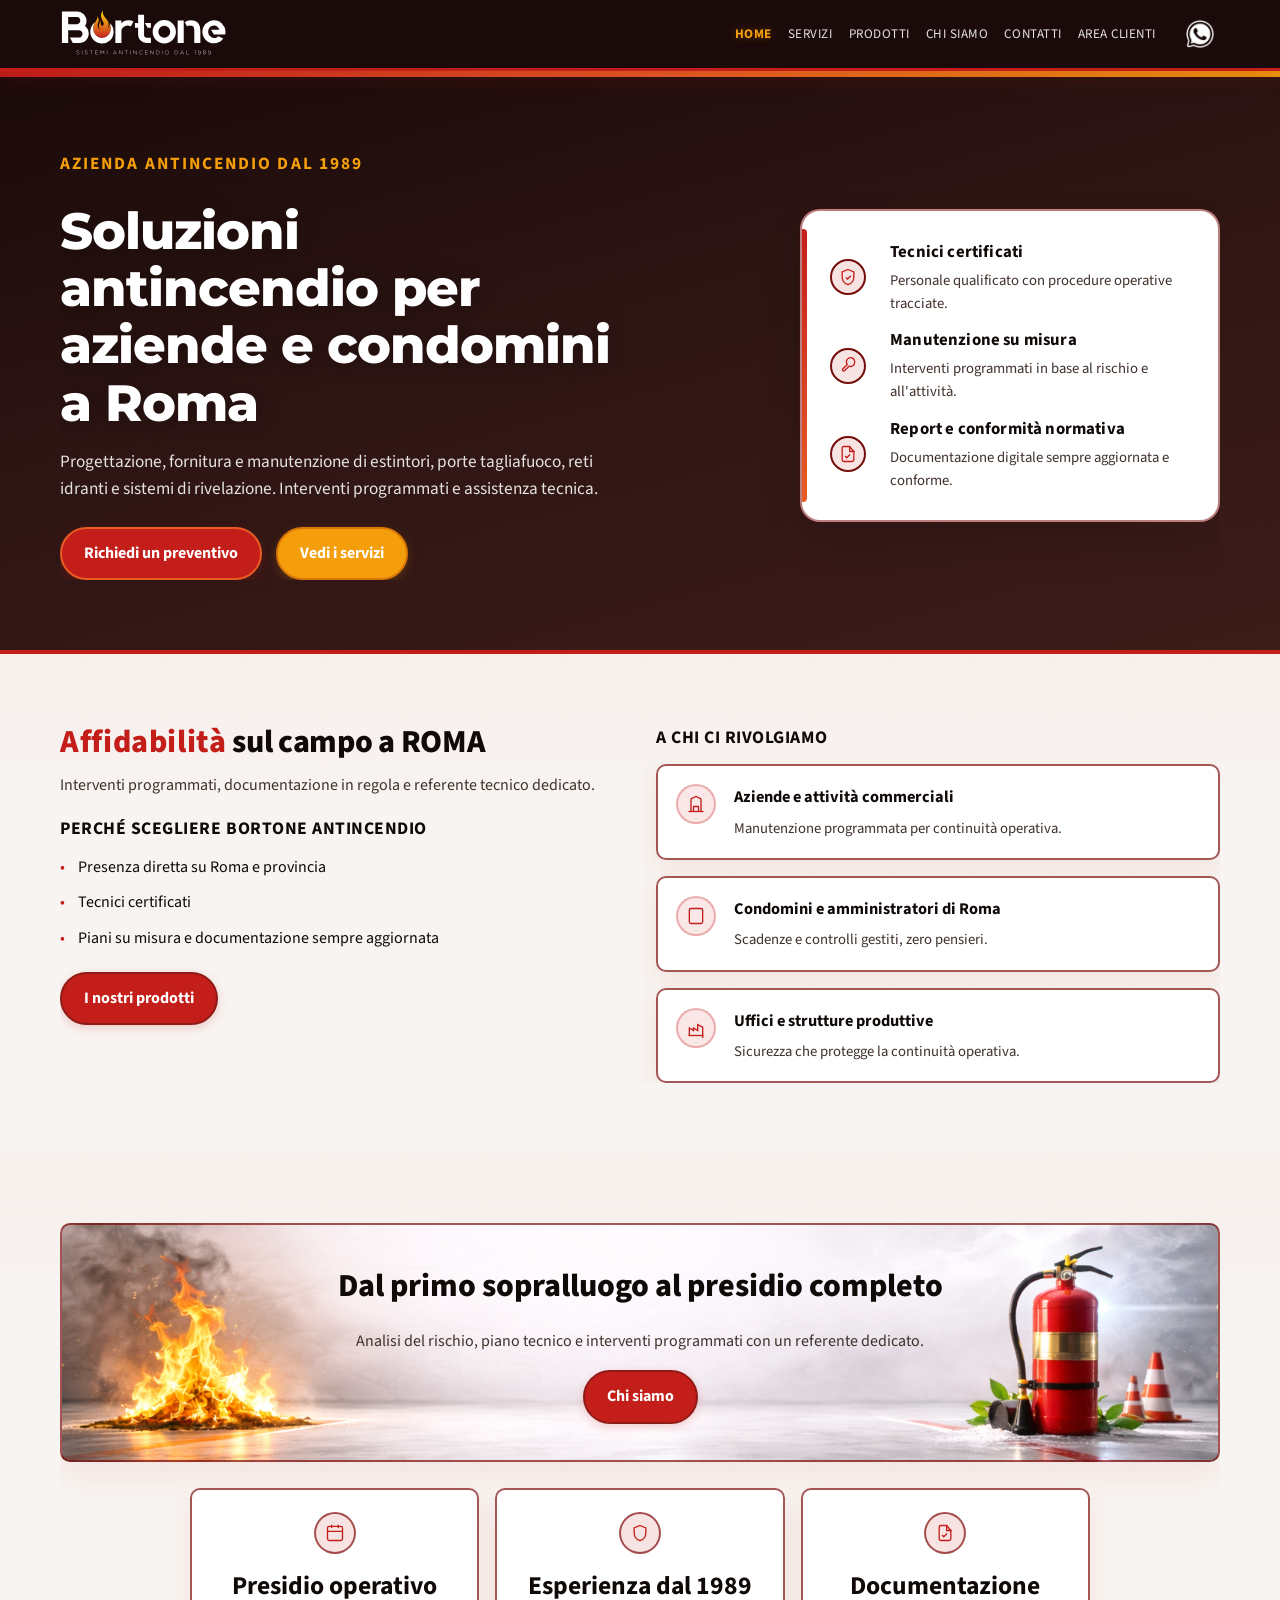
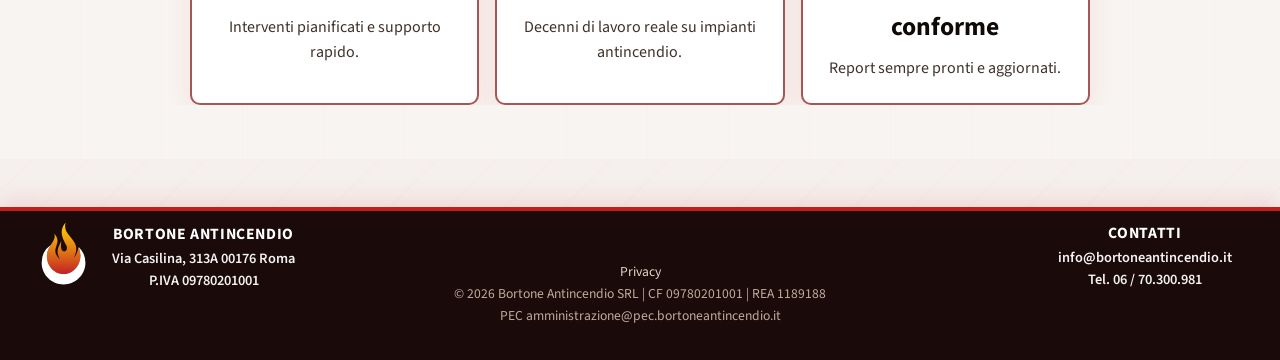
==== commit 3f067914: "Add files via upload" ====
--- a/index.html
+++ b/index.html
@@ -3,10 +3,10 @@
   <head>
     <meta charset="UTF-8" />
     <meta name="viewport" content="width=device-width, initial-scale=1" />
-    <title>Bortone Antincendio | Protezione antincendio a Roma</title>
+    <title>Bortone Antincendio Roma | Manutenzione estintori e impianti antincendio</title>
     <meta
       name="description"
-      content="Manutenzione e gestione impianti antincendio a Roma. Estintori, porte tagliafuoco, reti idranti e rivelazione incendi con assistenza tecnica."
+      content="Dal 1989 manutenzione estintori, porte tagliafuoco, reti idranti, sprinkler e rivelazione incendi a Roma per aziende e condomini. Sopralluogo gratuito."
     />
     <link rel="canonical" href="https://www.bortoneantincendio.it/" />
     <link rel="icon" type="image/png" sizes="32x32" href="assets/loghetto.png?v=3" />
@@ -16,73 +16,120 @@
     <meta name="theme-color" content="#0b0b0b" />
     <meta name="color-scheme" content="light" />
     <meta name="robots" content="index, follow, max-image-preview:large" />
+    <meta name="format-detection" content="telephone=yes" />
+    <meta name="author" content="Bortone Antincendio SRL" />
+    <meta name="geo.region" content="IT-RM" />
+    <meta name="geo.placename" content="Roma" />
+    <meta name="geo.position" content="41.8828;12.5342" />
+    <meta name="ICBM" content="41.8828, 12.5342" />
     <meta property="og:site_name" content="Bortone Antincendio" />
     <meta property="og:type" content="website" />
-    <meta property="og:title" content="Bortone Antincendio | Protezione antincendio a Roma" />
+    <meta property="og:title" content="Bortone Antincendio Roma | Manutenzione estintori e impianti antincendio" />
     <meta
       property="og:description"
-      content="Manutenzione e gestione impianti antincendio a Roma. Estintori, porte tagliafuoco, reti idranti e rivelazione incendi con assistenza tecnica."
+      content="Dal 1989 manutenzione estintori, porte tagliafuoco, reti idranti, sprinkler e rivelazione incendi a Roma per aziende e condomini."
     />
     <meta property="og:url" content="https://www.bortoneantincendio.it/" />
     <meta property="og:locale" content="it_IT" />
-    <meta
-      property="og:image"
-      content="https://www.bortoneantincendio.it/assets/logo.png"
-    />
+    <meta property="og:image" content="https://www.bortoneantincendio.it/assets/loggo.png" />
     <meta property="og:image:width" content="1200" />
     <meta property="og:image:height" content="630" />
-    <meta property="og:image:alt" content="Bortone Antincendio - Protezione antincendio a Roma" />
+    <meta property="og:image:alt" content="Bortone Antincendio - Protezione antincendio a Roma dal 1989" />
     <meta name="twitter:card" content="summary_large_image" />
-    <meta name="twitter:title" content="Bortone Antincendio | Protezione antincendio a Roma" />
-    <meta name="twitter:description" content="Manutenzione e gestione impianti antincendio a Roma. Estintori, porte tagliafuoco, reti idranti e rivelazione incendi con assistenza tecnica." />
-    <meta name="twitter:image" content="https://www.bortoneantincendio.it/assets/logo.png" />
+    <meta name="twitter:title" content="Bortone Antincendio Roma | Manutenzione estintori e impianti antincendio" />
+    <meta name="twitter:description" content="Dal 1989 manutenzione estintori, porte tagliafuoco, reti idranti e rivelazione incendi a Roma." />
+    <meta name="twitter:image" content="https://www.bortoneantincendio.it/assets/loggo.png" />
     <script type="application/ld+json">
-      {
-        "@context": "https://schema.org",
-        "@type": "LocalBusiness",
-        "name": "Bortone Antincendio",
-        "url": "https://www.bortoneantincendio.it/",
-        "logo": "https://www.bortoneantincendio.it/assets/logo-bortone.svg",
-        "image": "https://www.bortoneantincendio.it/assets/logo-bortone.svg",
-        "description": "Manutenzione e gestione impianti antincendio a Roma per aziende e condomini.",
-        "telephone": "+390670300981",
-        "email": "info@bortoneantincendio.it",
-        "address": {
-          "@type": "PostalAddress",
-          "streetAddress": "Via Casilina, 313A",
-          "postalCode": "00176",
-          "addressLocality": "Roma",
-          "addressCountry": "IT"
+    {
+      "@context": "https://schema.org",
+      "@type": "FireProtectionService",
+      "@id": "https://www.bortoneantincendio.it/#organization",
+      "name": "Bortone Antincendio",
+      "alternateName": "Bortone Antincendio SRL",
+      "url": "https://www.bortoneantincendio.it/",
+      "logo": "https://www.bortoneantincendio.it/assets/logo-bortone.svg",
+      "image": "https://www.bortoneantincendio.it/assets/loggo.png",
+      "description": "Manutenzione e gestione impianti antincendio a Roma per aziende e condomini dal 1989: estintori, porte tagliafuoco, reti idranti, sprinkler e rivelazione incendi.",
+      "telephone": "+390670300981",
+      "email": "info@bortoneantincendio.it",
+      "foundingDate": "1989",
+      "priceRange": "€€",
+      "vatID": "IT09780201001",
+      "address": {
+        "@type": "PostalAddress",
+        "streetAddress": "Via Casilina, 313A",
+        "postalCode": "00176",
+        "addressLocality": "Roma",
+        "addressRegion": "RM",
+        "addressCountry": "IT"
+      },
+      "openingHoursSpecification": [
+        {
+          "@type": "OpeningHoursSpecification",
+          "dayOfWeek": ["Monday", "Tuesday", "Wednesday", "Thursday", "Friday"],
+          "opens": "08:00",
+          "closes": "13:00"
         },
-        "openingHours": "Mo-Fr 08:00-13:00,14:30-17:00",
-        "geo": {
-          "@type": "GeoCoordinates",
-          "latitude": 41.8828,
-          "longitude": 12.5342
-        },
-        "areaServed": "Roma"
+        {
+          "@type": "OpeningHoursSpecification",
+          "dayOfWeek": ["Monday", "Tuesday", "Wednesday", "Thursday", "Friday"],
+          "opens": "14:30",
+          "closes": "17:00"
+        }
+      ],
+      "geo": {
+        "@type": "GeoCoordinates",
+        "latitude": 41.8828,
+        "longitude": 12.5342
+      },
+      "areaServed": [
+        { "@type": "City", "name": "Roma" },
+        { "@type": "AdministrativeArea", "name": "Provincia di Roma" }
+      ],
+      "hasOfferCatalog": {
+        "@type": "OfferCatalog",
+        "name": "Servizi antincendio",
+        "itemListElement": [
+          { "@type": "Offer", "itemOffered": { "@type": "Service", "name": "Manutenzione estintori" } },
+          { "@type": "Offer", "itemOffered": { "@type": "Service", "name": "Manutenzione porte tagliafuoco" } },
+          { "@type": "Offer", "itemOffered": { "@type": "Service", "name": "Impianti idrici antincendio e reti idranti" } },
+          { "@type": "Offer", "itemOffered": { "@type": "Service", "name": "Rivelazione incendi" } },
+          { "@type": "Offer", "itemOffered": { "@type": "Service", "name": "Consulenza antincendio" } }
+        ]
       }
+    }
+    </script>
+    <script type="application/ld+json">
+    {
+      "@context": "https://schema.org",
+      "@type": "WebSite",
+      "url": "https://www.bortoneantincendio.it/",
+      "name": "Bortone Antincendio",
+      "inLanguage": "it-IT",
+      "publisher": { "@id": "https://www.bortoneantincendio.it/#organization" }
+    }
     </script>
     <link rel="preconnect" href="https://fonts.googleapis.com" />
     <link rel="preconnect" href="https://fonts.gstatic.com" crossorigin />
     <link
-      href="https://fonts.googleapis.com/css2?family=Montserrat:wght@400;500;600;700&family=Source+Sans+3:wght@400;500;600;700&display=swap"
+      href="https://fonts.googleapis.com/css2?family=Montserrat:wght@500;600;700;800&family=Source+Sans+3:wght@400;500;600;700&display=swap"
       rel="stylesheet"
     />
+    <link rel="preload" as="image" href="assets/logo-bortone.svg" />
     <link rel="stylesheet" href="styles.css" />
   </head>
   <body>
     <a href="#main" class="skip-link">Salta al contenuto</a>
     <header class="site-header">
       <div class="container header-inner">
-        <a class="logo" href="index.html" aria-label="Bortone Antincendio">
+        <a class="logo" href="index.html" aria-label="Bortone Antincendio - Torna alla home">
           <img src="assets/logo-bortone.svg" alt="Logo Bortone Antincendio" width="646" height="806" />
         </a>
-        <button class="nav-toggle" aria-expanded="false" aria-controls="site-nav" aria-label="Apri menu">
+        <button class="nav-toggle" aria-expanded="false" aria-controls="site-nav" aria-label="Apri menu di navigazione">
           Menu
         </button>
-        <nav class="site-nav" id="site-nav">
-          <a class="active" href="index.html">Home</a>
+        <nav class="site-nav" id="site-nav" aria-label="Navigazione principale">
+          <a class="active" href="index.html" aria-current="page">Home</a>
           <a href="servizi.html">Servizi</a>
           <a href="prodotti.html">Prodotti</a>
           <a href="chi-siamo.html">Chi siamo</a>
@@ -90,18 +137,18 @@
           <a href="area-clienti.html">Area Clienti</a>
         </nav>
         <a href="https://wa.me/393206472865" target="_blank" rel="noopener" class="header-icon-link" aria-label="Scrivici su WhatsApp">
-          <img src="assets/icons8-whatsapp-64.png" class="header-icon" alt="" width="28" height="28">
+          <img src="assets/icons8-whatsapp-64.png" class="header-icon" alt="" width="28" height="28" loading="lazy" decoding="async">
         </a>
       </div>
     </header>
 
     <main id="main">
-      <section class="hero">
+      <section class="hero" aria-labelledby="hero-title">
         <div class="hero-stripe" aria-hidden="true"></div>
         <div class="container hero-grid">
           <div class="hero-content">
             <p class="hero-eyebrow">Azienda antincendio dal 1989</p>
-            <h1 class="reveal">Soluzioni antincendio per aziende e condomini</h1>
+            <h1 id="hero-title" class="reveal">Soluzioni antincendio per aziende e condomini a Roma</h1>
             <p class="reveal hero-lead" data-delay="1">
               Progettazione, fornitura e manutenzione di estintori, porte tagliafuoco, reti idranti
               e sistemi di rivelazione. Interventi programmati e assistenza tecnica.
@@ -116,9 +163,7 @@
               <li>
                 <span class="hero-card-icon" aria-hidden="true">
                   <svg viewBox="0 0 24 24" fill="none" stroke="currentColor" stroke-width="1.6">
-                    <path
-                      d="M12 3l7 3v6c0 5-3.5 8.5-7 9-3.5-.5-7-4-7-9V6l7-3z"
-                    />
+                    <path d="M12 3l7 3v6c0 5-3.5 8.5-7 9-3.5-.5-7-4-7-9V6l7-3z" />
                     <path d="M9.5 12.5l2 2 4-4" />
                   </svg>
                 </span>
@@ -130,9 +175,7 @@
               <li>
                 <span class="hero-card-icon" aria-hidden="true">
                   <svg viewBox="0 0 24 24" fill="none" stroke="currentColor" stroke-width="1.6">
-                    <path
-                      d="M20 7.5a5 5 0 0 1-6.8 4.7l-5.5 5.5a1.5 1.5 0 0 1-2.1-2.1l5.5-5.5A5 5 0 1 1 20 7.5z"
-                    />
+                    <path d="M20 7.5a5 5 0 0 1-6.8 4.7l-5.5 5.5a1.5 1.5 0 0 1-2.1-2.1l5.5-5.5A5 5 0 1 1 20 7.5z" />
                   </svg>
                 </span>
                 <div>
@@ -158,10 +201,10 @@
         </div>
       </section>
 
-      <section class="intro-roma">
+      <section class="intro-roma" aria-labelledby="intro-roma-title">
         <div class="container intro-roma__grid">
           <div class="intro-roma__left">
-            <h2 class="intro-roma__title">
+            <h2 id="intro-roma-title" class="intro-roma__title">
               <span class="intro-roma__accent">Affidabilità</span> sul campo a ROMA
             </h2>
             <p class="intro-roma__lead">
@@ -232,10 +275,10 @@
         </div>
       </section>
 
-      <section class="section summary-section">
+      <section class="section summary-section" aria-labelledby="summary-title">
         <div class="container">
           <div class="banner reveal">
-            <h3>Dal primo sopralluogo al presidio completo</h3>
+            <h2 id="summary-title">Dal primo sopralluogo al presidio completo</h2>
             <p>
               Analisi del rischio, piano tecnico e interventi programmati con un referente
               dedicato.
@@ -290,6 +333,8 @@
               alt="Logo Bortone Antincendio"
               width="646"
               height="806"
+              loading="lazy"
+              decoding="async"
             />
             <div>
               <strong>Bortone Antincendio</strong>
@@ -300,8 +345,12 @@
         </div>
         <div>
           <strong>Contatti</strong>
-          <p class="footer-highlight">info@bortoneantincendio.it</p>
-          <p class="footer-highlight">Tel. 06 / 70.300.981</p>
+          <p class="footer-highlight">
+            <a href="mailto:info@bortoneantincendio.it">info@bortoneantincendio.it</a>
+          </p>
+          <p class="footer-highlight">
+            <a href="tel:+390670300981">Tel. 06 / 70.300.981</a>
+          </p>
         </div>
       </div>
       <div class="container footer-legal">
@@ -313,6 +362,6 @@
       </div>
     </footer>
 
-    <script src="script.js"></script>
+    <script src="script.js" defer></script>
   </body>
 </html>
--- a/styles.css
+++ b/styles.css
@@ -77,6 +77,21 @@
   margin: 0 2px;
   outline: none;
   box-shadow: none;
+  -webkit-appearance: none;
+  appearance: none;
+}
+.access-popup-modal .access-popup-info,
+.access-popup-info {
+  text-align: center;
+  margin-top: 10px;
+  color: #111;
+  font-size: 0.98em;
+  font-family: 'Source Sans 3', sans-serif;
+  line-height: 1.4;
+}
+.area-clienti-intro {
+  font-family: 'Source Sans 3', sans-serif;
+  font-size: 1.12rem;
 }
 .access-popup-menu-item.active,
 .access-popup-menu-item:hover { color: var(--accent-amber); }
@@ -87,7 +102,7 @@
   margin-top: 8px;
 }
 .access-popup-form .access-popup-submit {
-  align-self: center !important;
+  align-self: center;
   display: block;
 }
 .access-popup-form input {
@@ -162,6 +177,18 @@
 .skip-link:focus {
   left: 0;
 }
+.visually-hidden {
+  position: absolute !important;
+  width: 1px;
+  height: 1px;
+  padding: 0;
+  margin: -1px;
+  overflow: hidden;
+  clip: rect(0, 0, 0, 0);
+  white-space: nowrap;
+  border: 0;
+}
+[hidden] { display: none; }
 body {
   margin: 0;
   font-family: "Source Sans 3", sans-serif;
@@ -228,33 +255,6 @@
   object-fit: contain;
   background: transparent;
 }
-.header-login-btn {
-  display: inline-flex;
-  align-items: center;
-  padding: 8px 16px;
-  background: var(--accent-amber);
-  border: 1px solid #d97706;
-  border-radius: 6px;
-  color: #000000;
-  font-size: 0.85rem;
-  font-weight: 600;
-  transition: all 0.2s ease;
-  white-space: nowrap;
-  margin-left: auto;
-  margin-right: 12px;
-  box-shadow: 0 2px 8px rgba(245, 158, 11, 0.3);
-}
-.header-login-btn:hover {
-  background: #f3cd41;
-  border-color: #b45309;
-  color: #2a1404;
-  transform: translateY(-1px);
-  box-shadow: 0 4px 12px rgba(245, 158, 11, 0.4);
-}
-.header-login-btn:focus-visible {
-  outline: 2px solid var(--accent);
-  outline-offset: 2px;
-}
 .nav-toggle {
   background: transparent;
   border: 1px solid var(--stroke);
@@ -485,12 +485,17 @@
   border: none;
   padding: 12px 22px;
   border-radius: 999px;
+  font-family: inherit;
+  font-size: 1rem;
   font-weight: 600;
   display: inline-flex;
   align-items: center;
   gap: 10px;
   cursor: pointer;
   transition: transform 0.2s ease, box-shadow 0.2s ease, background 0.2s ease, color 0.2s ease;
+  -webkit-appearance: none;
+  appearance: none;
+  text-decoration: none;
 }
 .button.small { padding: 6px 12px; font-size: 0.8rem; border-radius: 6px; }
 .button.primary {
@@ -738,7 +743,7 @@
 .contact-map-card { display: flex; flex-direction: column; height: 100%; min-height: 0; padding: 24px; }
 .contact-form-card .form-grid { display: flex; flex-direction: column; flex: 1; min-height: 0; gap: 14px; }
 .contact-form-card .form-grid textarea { flex: 1; min-height: 80px; resize: vertical; }
-.contact-form-card .form-grid .form-hint { margin: 0; font-size: 0.9rem; color: var(--muted); flex-shrink: 0; }
+.contact-form-card .form-grid .form-hint { margin: 0; font-size: 0.9rem; color: rgba(255,255,255,0.88); flex-shrink: 0; }
 .form-hint { font-size: 0.9rem; color: var(--muted); }
 .contact-map-card .map-actions { display: flex; flex-direction: column; align-items: center; margin-top: auto; padding-top: 2px; flex-shrink: 0; }
 .contact-map-card .map-actions .contact-map-hint { font-size: 0.9rem; color: var(--muted); text-align: center; margin: 0 0 2px; width: 100%; }
@@ -960,6 +965,7 @@
   border-color: var(--accent);
   box-shadow: 0 12px 28px rgba(196, 30, 26, 0.12);
 }
+.area-clienti-cta-box h2,
 .area-clienti-cta-box h3 {
   margin: 0 0 16px;
   font-family: "Montserrat", sans-serif;
@@ -1040,6 +1046,7 @@
 .services-section .banner {
   background: url('assets/antincendio.png') center center/cover no-repeat;
 }
+.banner h2,
 .banner h3 { margin: 0; font-size: 2rem; font-weight: 800; color: var(--black); }
 .banner p { margin: 0; color: var(--muted); }
 .banner .button.home-services-cta,
@@ -1058,6 +1065,7 @@
   align-items: center;
   text-align: center;
 }
+.chi-siamo-banner h2,
 .chi-siamo-banner h3,
 .chi-siamo-banner-title {
   margin: 0 0 8px;
@@ -1149,7 +1157,14 @@
 .form-grid textarea { min-height: 140px; resize: vertical; }
 .form-grid button { justify-self: center; min-width: 220px; justify-content: center; }
 .contact-form-card .form-grid button.contact-cta-btn { min-width: unset; }
-.form-hint { font-size: 0.9rem; color: #fff !important; }
+.access-popup-modal .access-popup-form .form-hint,
+.access-popup-form .form-hint { color: var(--text); text-align: center; margin: 6px 0 0; min-height: 1.2em; font-size: 0.9rem; }
+.access-popup-modal .access-popup-form .form-hint.success,
+.access-popup-form .form-hint.success { color: #16a34a; }
+.access-popup-modal .access-popup-form .form-hint.error,
+.access-popup-form .form-hint.error { color: var(--accent); }
+.contact-form-card .form-grid .form-hint.success { color: #4ade80; }
+.contact-form-card .form-grid .form-hint.error { color: #fda4af; }
 .reveal {
   opacity: 0;
   transform: translateY(18px);
@@ -1254,7 +1269,6 @@
   }
   .logo { order: 1; flex: 1 1 auto; min-width: 0; max-width: none; gap: 0; }
   .logo img { width: auto; height: 42px; }
-  .header-login-btn { order: 2; flex: 0 0 auto; margin-left: auto; margin-right: 10px; padding: 7px 14px; font-size: 0.82rem; }
   .nav-toggle { order: 3; flex: 0 0 auto; display: inline-flex !important; margin-left: 0; padding: 9px 11px; font-size: 0.86rem; font-weight: 600; border-radius: 10px; cursor: pointer; z-index: 101; pointer-events: auto; }
   .header-icon-link{order:2;margin-left:0;margin-right:8px;}
   .site-nav {
@@ -1357,7 +1371,6 @@
   .header-inner { gap: 8px; padding: 12px 0; }
   .logo { max-width: none; gap: 8px; }
   .logo img { width: auto; height: 36px; }
-  .header-login-btn { padding: 6px 12px; font-size: 0.75rem; margin-right: 8px; }
   .nav-toggle { padding: 8px 10px; font-size: 0.8rem; }
   .hero .hero-eyebrow { font-size: 0.75rem; letter-spacing: 0.08em; }
   .summary-section .stats { gap: 8px; grid-template-columns: 1fr; }
@@ -1591,7 +1604,8 @@
 .prodotto-uses {
   margin-top: 4px;
 }
-.prodotto-uses h3 {
+.prodotto-uses h3,
+.prodotto-uses h4 {
   margin: 0 0 8px;
   font-family: "Montserrat", sans-serif;
   font-size: 0.95rem;
@@ -1665,6 +1679,50 @@
   box-shadow: 0 12px 32px rgba(0, 0, 0, 0.08);
   z-index: 0;
 }
+.map-stats {
+  list-style: none;
+  padding: 0;
+  margin: 0 auto 28px;
+  max-width: 900px;
+  display: grid;
+  grid-template-columns: repeat(4, 1fr);
+  gap: 18px;
+}
+.map-stats li {
+  display: flex;
+  flex-direction: column;
+  align-items: center;
+  gap: 4px;
+  padding: 14px 8px;
+  border-top: 2px solid var(--accent);
+  background: linear-gradient(180deg, rgba(196, 30, 26, 0.04) 0%, transparent 100%);
+  border-radius: 0 0 10px 10px;
+}
+.map-stats-num {
+  font-family: "Montserrat", sans-serif;
+  font-weight: 800;
+  font-size: clamp(1.6rem, 3.4vw, 2.2rem);
+  line-height: 1;
+  color: var(--text);
+  letter-spacing: -0.02em;
+}
+.map-stats-plus {
+  color: var(--accent);
+  margin-left: 2px;
+}
+.map-stats-label {
+  font-size: 0.88rem;
+  color: var(--muted);
+  font-weight: 500;
+  text-align: center;
+  letter-spacing: 0.01em;
+}
+@media (max-width: 640px) {
+  .map-stats { grid-template-columns: repeat(2, 1fr); gap: 12px; margin-bottom: 22px; }
+  .map-stats li { padding: 12px 6px; }
+  .map-stats-label { font-size: 0.82rem; }
+}
+
 .clienti-map-wrap {
   max-width: 900px;
   margin: 0 auto;
@@ -1851,9 +1909,12 @@
   border-left: 4px solid var(--accent);
   border-radius: 2px 12px 12px 2px;
   padding: 24px 28px;
+  margin: 0;
+  min-width: 0;
   box-shadow: 0 2px 12px rgba(0,0,0,0.06);
   transition: box-shadow 0.25s ease, transform 0.25s ease;
 }
+fieldset.preventivo-card { display: block; }
 .preventivo-card:hover {
   box-shadow: 0 8px 28px rgba(0,0,0,0.1);
   transform: translateY(-2px);
@@ -1992,11 +2053,6 @@
   padding: 10px 12px;
   margin-top: 8px;
 }
-.preventivo-incluso {
-  color: #16a34a !important;
-  font-weight: 700;
-  font-size: 0.88rem;
-}
 .preventivo-voce-info-only .preventivo-voce-info strong {
   color: #16a34a;
 }
@@ -2043,11 +2099,15 @@
   align-items: center;
   gap: 8px;
 }
-.supporti-inline-field span {
+.supporti-inline-field span,
+.supporti-inline-field label {
   font-size: 0.92rem;
   font-weight: 600;
   color: var(--black);
   white-space: nowrap;
+  text-transform: none;
+  letter-spacing: 0;
+  font-family: inherit;
 }
 .supporti-inline-field input[type="number"] {
   width: 72px;
@@ -2065,12 +2125,16 @@
   border-color: var(--accent);
   outline: none;
 }
-.preventivo-risultato-title {
-  font-size: 1.4rem !important;
-  text-transform: none !important;
-  letter-spacing: -0.01em !important;
-  color: var(--accent) !important;
-  margin: 0 0 18px !important;
+.preventivo-open-result .preventivo-risultato-title,
+h3.preventivo-risultato-title {
+  font-size: 1.4rem;
+  text-transform: none;
+  letter-spacing: -0.01em;
+  color: var(--accent);
+  margin: 0 0 18px;
+  display: block;
+  font-family: "Montserrat", sans-serif;
+  font-weight: 700;
 }
 .preventivo-totale-row {
   display: flex;
@@ -2111,6 +2175,18 @@
   font-size: 0.82rem;
   color: var(--muted);
   line-height: 1.5;
+}
+.preventivo-send-hint {
+  text-align: center;
+  font-size: 0.85rem;
+  color: var(--muted);
+  line-height: 1.55;
+  max-width: 560px;
+  margin: 6px auto 14px;
+  padding: 10px 16px;
+  background: rgba(196, 30, 26, 0.04);
+  border-radius: 10px;
+  border: 1px solid rgba(196, 30, 26, 0.12);
 }
 .preventivo-submit-wrap {
   display: flex;
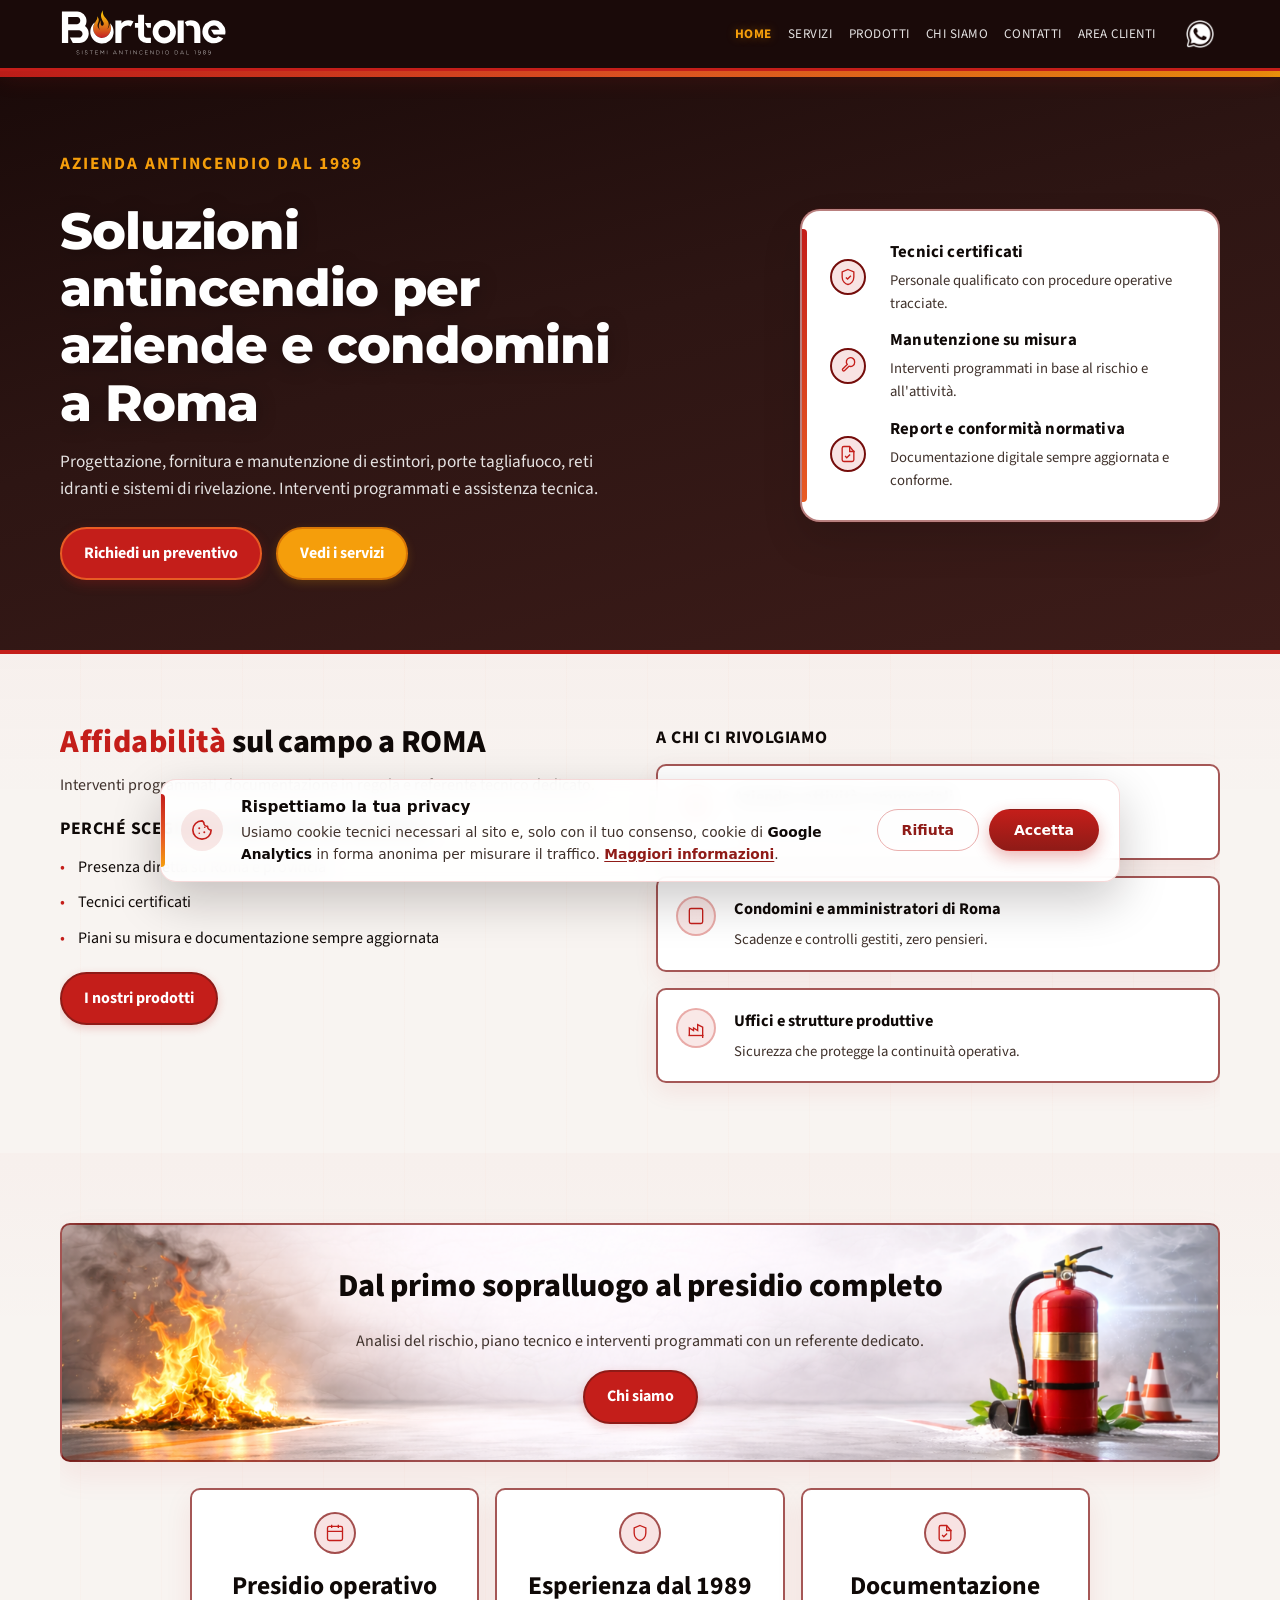
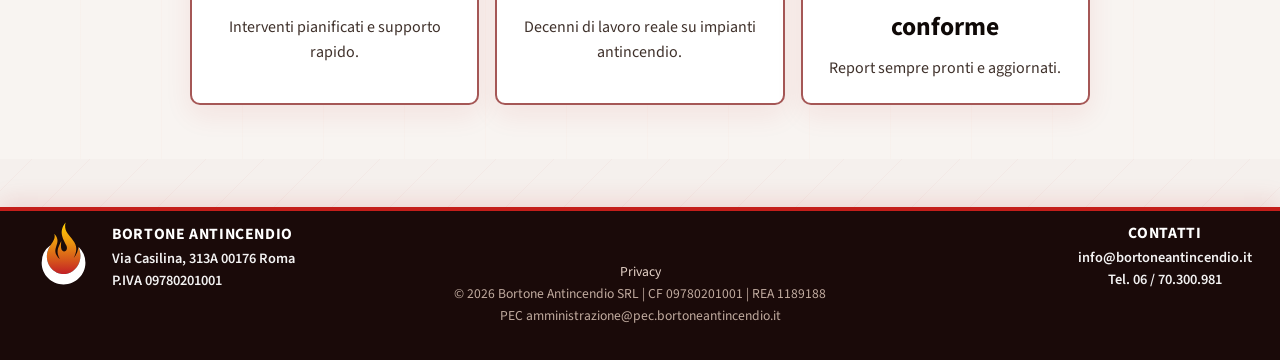
==== commit 4c94e99c: "Add files via upload" ====
--- a/index.html
+++ b/index.html
@@ -1,6 +1,24 @@
 <!DOCTYPE html>
 <html lang="it">
   <head>
+    <!-- Google tag (gtag.js) + Consent Mode v2 (GDPR) -->
+    <script async src="https://www.googletagmanager.com/gtag/js?id=G-9JVYF8W64M"></script>
+    <script>
+      window.dataLayer = window.dataLayer || [];
+      function gtag(){dataLayer.push(arguments);}
+
+      gtag('consent', 'default', {
+        ad_storage: 'denied',
+        ad_user_data: 'denied',
+        ad_personalization: 'denied',
+        analytics_storage: 'denied',
+        wait_for_update: 500
+      });
+
+      gtag('js', new Date());
+      gtag('config', 'G-9JVYF8W64M', { anonymize_ip: true });
+    </script>
+    <script src="cookie-consent.js" defer></script>
     <meta charset="UTF-8" />
     <meta name="viewport" content="width=device-width, initial-scale=1" />
     <title>Bortone Antincendio Roma | Manutenzione estintori e impianti antincendio</title>
@@ -122,14 +140,14 @@
     <a href="#main" class="skip-link">Salta al contenuto</a>
     <header class="site-header">
       <div class="container header-inner">
-        <a class="logo" href="index.html" aria-label="Bortone Antincendio - Torna alla home">
+        <a class="logo" href="/" aria-label="Bortone Antincendio - Torna alla home">
           <img src="assets/logo-bortone.svg" alt="Logo Bortone Antincendio" width="646" height="806" />
         </a>
         <button class="nav-toggle" aria-expanded="false" aria-controls="site-nav" aria-label="Apri menu di navigazione">
           Menu
         </button>
         <nav class="site-nav" id="site-nav" aria-label="Navigazione principale">
-          <a class="active" href="index.html" aria-current="page">Home</a>
+          <a class="active" href="/" aria-current="page">Home</a>
           <a href="servizi.html">Servizi</a>
           <a href="prodotti.html">Prodotti</a>
           <a href="chi-siamo.html">Chi siamo</a>
--- a/styles.css
+++ b/styles.css
@@ -80,7 +80,6 @@
   -webkit-appearance: none;
   appearance: none;
 }
-.access-popup-modal .access-popup-info,
 .access-popup-info {
   text-align: center;
   margin-top: 10px;
@@ -201,7 +200,32 @@
     #f5f0ed;
   min-height: 100vh;
   line-height: 1.6;
-  overflow-x: hidden;
+  overflow-x: clip;
+}
+/* Sfondo arricchito sui monitor grandi (≥1500px). Sotto, identico all'originale. */
+@media (min-width: 1500px) {
+  body {
+    background:
+      radial-gradient(ellipse 55% 85% at 0% 42%, rgba(196, 30, 26, 0.085), transparent 58%),
+      radial-gradient(ellipse 55% 85% at 100% 58%, rgba(232, 92, 36, 0.09), transparent 58%),
+      radial-gradient(1200px 700px at 50% 0%, rgba(245, 158, 11, 0.06), transparent 50%),
+      linear-gradient(135deg, rgba(196, 30, 26, 0.045) 0%, transparent 48%),
+      repeating-linear-gradient(-45deg, transparent, transparent 40px, rgba(196, 30, 26, 0.028) 40px, rgba(196, 30, 26, 0.028) 41px),
+      repeating-linear-gradient(90deg, transparent 0, transparent 72px, rgba(196, 30, 26, 0.02) 72px, rgba(196, 30, 26, 0.02) 73px),
+      #ede6e1;
+  }
+}
+@media (min-width: 1900px) {
+  body {
+    background:
+      radial-gradient(ellipse 58% 90% at 0% 38%, rgba(196, 30, 26, 0.095), transparent 60%),
+      radial-gradient(ellipse 58% 90% at 100% 62%, rgba(232, 92, 36, 0.1), transparent 60%),
+      radial-gradient(1400px 800px at 50% -8%, rgba(245, 158, 11, 0.07), transparent 52%),
+      linear-gradient(135deg, rgba(196, 30, 26, 0.05) 0%, transparent 45%),
+      repeating-linear-gradient(-45deg, transparent, transparent 40px, rgba(196, 30, 26, 0.03) 40px, rgba(196, 30, 26, 0.03) 41px),
+      repeating-linear-gradient(90deg, transparent 0, transparent 64px, rgba(196, 30, 26, 0.022) 64px, rgba(196, 30, 26, 0.022) 65px),
+      #ebe4df;
+  }
 }
 a {
   color: inherit;
@@ -215,7 +239,7 @@
 .container {
   width: min(92%, var(--max-w));
   margin: 0 auto;
-  overflow-x: hidden;
+  overflow-x: clip;
   max-width: 100%;
 }
 .site-header {
@@ -300,6 +324,22 @@
   border-bottom: 4px solid var(--accent);
   box-shadow: inset 0 1px 0 rgba(255,255,255,0.06);
 }
+@media (min-width: 1500px) {
+  .hero {
+    background:
+      radial-gradient(ellipse 50% 120% at 0% 30%, rgba(196, 30, 26, 0.35), transparent 58%),
+      radial-gradient(ellipse 50% 120% at 100% 70%, rgba(232, 92, 36, 0.18), transparent 58%),
+      linear-gradient(165deg, var(--flame-dark) 0%, #2d1513 45%, #3d1c19 100%);
+  }
+}
+@media (min-width: 1900px) {
+  .hero {
+    background:
+      radial-gradient(ellipse 55% 130% at 0% 25%, rgba(196, 30, 26, 0.4), transparent 60%),
+      radial-gradient(ellipse 55% 130% at 100% 75%, rgba(232, 92, 36, 0.22), transparent 60%),
+      linear-gradient(165deg, var(--flame-dark) 0%, #2d1513 42%, #3d1c19 100%);
+  }
+}
 .hero-stripe {
   position: absolute;
   top: 0;
@@ -362,13 +402,11 @@
   background: var(--accent-orange);
   box-shadow: 0 4px 14px rgba(232, 92, 36, 0.28);
 }
-.hero .button.ghost,
-.hero .button.hero-ghost {
+.hero .button.ghost {
   border-color: rgba(255,255,255,0.5);
   color: var(--white);
 }
-.hero .button.ghost:hover,
-.hero .button.hero-ghost:hover {
+.hero .button.ghost:hover {
   background: rgba(255,255,255,0.12);
   border-color: var(--white);
   color: var(--white);
@@ -390,7 +428,7 @@
 .hero .button.home-services-cta:hover { color: var(--white); }
 .contact-hero {
   text-align: center;
-  overflow-x: hidden;
+  overflow-x: clip;
 }
 .contact-hero h1,
 .contact-hero .contact-hero-sub {
@@ -407,11 +445,13 @@
   position: relative;
   z-index: 2;
   margin: 0 0 18px;
+  line-height: 1.2;
+  padding-block: 0.06em;
 }
 .contact-hero-inner {
   max-width: 920px;
   margin: 0 auto;
-  overflow-x: hidden;
+  overflow-x: clip;
   width: 100%;
   position: relative;
   z-index: 1;
@@ -419,7 +459,7 @@
 .contact-hero-grid-wrap {
   margin: 16px 0 8px;
   width: 100%;
-  overflow-x: hidden;
+  overflow-x: clip;
 }
 .contact-hero-grid {
   display: grid;
@@ -497,7 +537,6 @@
   appearance: none;
   text-decoration: none;
 }
-.button.small { padding: 6px 12px; font-size: 0.8rem; border-radius: 6px; }
 .button.primary {
   background: var(--accent);
   color: var(--white);
@@ -628,6 +667,28 @@
     repeating-linear-gradient(90deg, transparent, transparent 80px, rgba(232, 92, 36, 0.02) 80px, rgba(232, 92, 36, 0.02) 81px),
     #f8f4f1;
 }
+@media (min-width: 1500px) {
+  .section,
+  .intro-roma {
+    background:
+      radial-gradient(ellipse 48% 100% at 0% 50%, rgba(196, 30, 26, 0.055), transparent 52%),
+      radial-gradient(ellipse 48% 100% at 100% 50%, rgba(232, 92, 36, 0.05), transparent 52%),
+      linear-gradient(180deg, rgba(196, 30, 26, 0.025) 0%, transparent 32%),
+      repeating-linear-gradient(90deg, transparent, transparent 72px, rgba(232, 92, 36, 0.024) 72px, rgba(232, 92, 36, 0.024) 73px),
+      #f3ede8;
+  }
+}
+@media (min-width: 1900px) {
+  .section,
+  .intro-roma {
+    background:
+      radial-gradient(ellipse 52% 100% at 0% 48%, rgba(196, 30, 26, 0.065), transparent 54%),
+      radial-gradient(ellipse 52% 100% at 100% 52%, rgba(232, 92, 36, 0.055), transparent 54%),
+      linear-gradient(180deg, rgba(196, 30, 26, 0.03) 0%, transparent 35%),
+      repeating-linear-gradient(90deg, transparent, transparent 64px, rgba(232, 92, 36, 0.028) 64px, rgba(232, 92, 36, 0.028) 65px),
+      #f0eae4;
+  }
+}
 .intro-roma__grid {
   display: grid;
   grid-template-columns: repeat(2, minmax(0, 1fr));
@@ -719,14 +780,6 @@
 }
 .section-header h2 { margin: 0; font-size: 2rem; color: var(--black); font-weight: 800; }
 .section-header p { margin: 0 auto; color: var(--muted); max-width: 520px; }
-.card-grid {
-  display: grid;
-  grid-template-columns: repeat(auto-fit, minmax(240px, 1fr));
-  align-items: stretch;
-  justify-content: center;
-  max-width: 1000px;
-  margin: 0 auto;
-}
 .contact-cards-grid {
   display: grid;
   grid-template-columns: 1fr 1fr;
@@ -757,33 +810,6 @@
   text-align: center; text-decoration: none; white-space: nowrap; cursor: pointer; border-radius: 999px;
 }
 .contact-form-card .form-grid .contact-cta-btn { justify-self: center; }
-.services-grid {
-  display: grid;
-  grid-template-columns: repeat(6, minmax(0, 1fr));
-  gap: 16px;
-  max-width: 1080px;
-  margin: 0 auto;
-}
-.services-grid .card {
-  grid-column: span 2;
-}
-.services-grid .card:nth-last-child(2) {
-  grid-column: 2 / span 2;
-}
-.services-grid .card:last-child {
-  grid-column: 4 / span 2;
-}
-@media (max-width: 980px) {
-  .services-grid {
-    grid-template-columns: repeat(2, minmax(0, 1fr));
-    gap: 14px;
-  }
-  .services-grid .card,
-  .services-grid .card:nth-last-child(2),
-  .services-grid .card:last-child {
-    grid-column: auto;
-  }
-}
 .card {
   background: var(--white);
   border: 2px solid rgba(196, 30, 26, 0.15);
@@ -812,36 +838,6 @@
   height: 5px;
   background: linear-gradient(90deg, var(--accent) 0%, var(--accent-orange) 100%);
 }
-.card-head {
-  display: flex;
-  align-items: center;
-  gap: 12px;
-  flex-direction: column;
-  justify-content: center;
-  width: 100%;
-}
-.card-head strong {
-  display: block;
-  width: 100%;
-  text-align: center;
-  font-size: 1.2rem;
-}
-.service-icon {
-  width: auto;
-  height: auto;
-  border: none;
-  border-radius: 0;
-  display: inline-flex;
-  align-items: center;
-  justify-content: center;
-  font-size: 34px;
-  line-height: 1;
-  background: transparent;
-}
-.service-icon svg {
-  width: 26px;
-  height: 26px;
-}
 .card strong {
   font-size: 1.05rem;
   min-height: 44px;
@@ -851,17 +847,6 @@
   margin: 0;
   color: var(--muted);
   text-align: center;
-}
-.feature-grid .card {
-  text-align: left;
-  align-items: stretch;
-}
-.feature-grid .card strong {
-  font-size: 1.2rem;
-  text-align: left;
-}
-.feature-grid .card p {
-  text-align: left;
 }
 .company-story {
   padding: 48px 0 52px;
@@ -914,7 +899,7 @@
   color: var(--black);
 }
 .area-clienti-hero { text-align: center; padding: 56px 0 48px; }
-.area-clienti-hero-inner { max-width: 640px; margin: 0 auto; }
+.area-clienti-hero-inner { max-width: 760px; margin: 0 auto; }
 .area-clienti-lead { color: rgba(255,255,255,0.92); font-size: 1.1rem; margin: 0; }
 .area-clienti-section .container { max-width: 900px; }
 .area-clienti-features {
@@ -1015,7 +1000,7 @@
   background: rgba(196, 30, 26, 0.12);
   border: 2px solid rgba(122, 7, 5, 0.674);
 }
-.hero-card-icon { border-color: rgb(117, 13, 11); background: rgba(196, 30, 26, 0.12); }
+.hero-card-icon { border-color: rgb(117, 13, 11); }
 .intro-roma__icon { width: 40px; height: 40px; border-color: rgba(196, 30, 26, 0.3); background: rgba(196, 30, 26, 0.1); }
 .hero-card-icon svg, .intro-roma__icon svg, .stat-icon svg { width: 20px; height: 20px; }
 .stat h3 { margin: 0; font-size: 1.6rem; text-align: center; color: var(--black); }
@@ -1095,6 +1080,14 @@
   text-align: left;
   box-shadow: 0 -4px 24px rgba(196, 30, 26, 0.15);
 }
+@media (min-width: 1500px) {
+  .site-footer {
+    background:
+      radial-gradient(ellipse 45% 120% at 0% 50%, rgba(196, 30, 26, 0.22), transparent 55%),
+      radial-gradient(ellipse 45% 120% at 100% 50%, rgba(232, 92, 36, 0.1), transparent 55%),
+      var(--flame-dark);
+  }
+}
 .footer-legal {
   text-align: center;
   font-size: 0.85rem;
@@ -1129,14 +1122,16 @@
   margin-left: 28px;
 }
 .footer-grid > div:last-child {
+  padding-right: 0;
   justify-self: end;
   margin-right: 28px;
-  text-align: center;
-}
+}
+.footer-grid > div:last-child p,
+.footer-grid > div:last-child strong { text-align: center; }
 .footer-grid p { margin: 2px 0; color: #c9b3a9; font-size: 0.9rem; line-height: 1.4; }
 .footer-brand { display: flex; align-items: center; justify-content: flex-start; gap: 12px; }
-  .footer-brand > div { text-align: center; }
-  .footer-brand strong { display: block; margin: 0 auto; text-align: center; }
+  .footer-brand > div { text-align: left; }
+  .footer-brand strong { display: block; margin: 0; text-align: left; }
 .footer-grid strong { font-weight: 700; font-size: 0.98rem; letter-spacing: 0.04em; text-transform: uppercase; color: var(--white); }
 .site-footer .footer-highlight { color: rgba(255,255,255,0.95); }
 .footer-logo { width: 72px; height: 72px; object-fit: contain; margin: 0; }
@@ -1157,11 +1152,8 @@
 .form-grid textarea { min-height: 140px; resize: vertical; }
 .form-grid button { justify-self: center; min-width: 220px; justify-content: center; }
 .contact-form-card .form-grid button.contact-cta-btn { min-width: unset; }
-.access-popup-modal .access-popup-form .form-hint,
 .access-popup-form .form-hint { color: var(--text); text-align: center; margin: 6px 0 0; min-height: 1.2em; font-size: 0.9rem; }
-.access-popup-modal .access-popup-form .form-hint.success,
 .access-popup-form .form-hint.success { color: #16a34a; }
-.access-popup-modal .access-popup-form .form-hint.error,
 .access-popup-form .form-hint.error { color: var(--accent); }
 .contact-form-card .form-grid .form-hint.success { color: #4ade80; }
 .contact-form-card .form-grid .form-hint.error { color: #fda4af; }
@@ -1180,6 +1172,150 @@
     transform: translateY(0);
   }
 }
+
+/* ===== Schermi grandi (≥1500px): contenuto allargato e simmetrico.
+   Sotto 1500px nulla cambia. */
+@media (min-width: 1500px) {
+  :root {
+    --max-w: 1460px;
+  }
+  .container {
+    width: min(95%, var(--max-w));
+  }
+  .hero { padding: 100px 0 90px; }
+  .section,
+  .intro-roma { padding: 90px 0; }
+  .summary-section { padding-bottom: 70px; }
+  .hero-grid { gap: 60px; }
+  .intro-roma__grid { gap: 52px; }
+  .contact-cards-grid { gap: 24px 32px; }
+  .stats { gap: 22px; }
+  .area-clienti-cta { gap: 32px; }
+  .contact-cards-grid,
+  .stats,
+  .map-stats,
+  .ambiti-list,
+  .prodotti-list,
+  .categoria-prodotti,
+  .classi-fuoco-legend,
+  .clienti-map-wrap,
+  .chi-siamo-banner {
+    max-width: 100%;
+  }
+  .hero-card { max-width: 520px; padding: 32px; }
+  .hero-content { max-width: 640px; }
+  .stat { min-height: 160px; padding: 26px 22px; }
+  .card { padding: 22px; }
+  .intro-roma__card { padding: 22px; }
+  .contact-hero-inner { max-width: 100%; }
+  .contact-hero-grid { gap: 24px; }
+  .contact-hero-item { padding: 22px 18px; }
+  .company-story .container { max-width: 1040px; }
+  .area-clienti-section .container { max-width: 1080px; }
+  .preventivo-section .container { max-width: 860px; }
+  /* Hero prodotti su schermi grandi: simmetria reale.
+     Titolo centrato nella metà sinistra, foto centrata nella metà destra. */
+  .hero.prodotti-hero { padding-top: 95px; padding-bottom: 95px; }
+  .prodotti-hero .hero-content {
+    text-align: center;
+    max-width: none;
+    align-self: center;
+  }
+  .prodotti-hero-image img {
+    left: calc(50% + min(95vw, var(--max-w)) / 4);
+    right: auto;
+    top: 0;
+    bottom: 0;
+    height: 100%;
+    width: auto;
+    transform: translateX(-50%);
+    max-width: 540px;
+    object-fit: contain;
+  }
+  /* Header più presente su schermi larghi */
+  .header-inner { padding: 14px 0; gap: 18px; }
+  .logo img { height: 56px; }
+  .site-nav { font-size: 0.9rem; gap: 20px; }
+  .header-icon { width: 32px; height: 32px; }
+  /* Popup area clienti: modale più larga per non tagliare le voci del menu */
+  .access-popup-modal { width: min(96vw, 440px); padding: 32px 26px 20px; }
+  .access-popup-menu { gap: 22px; }
+  .access-popup-menu-item { font-size: 0.88rem; }
+  /* Footer monitor grandi: container più largo del content container così
+     brand e contatti si attaccano ai bordi dello schermo, non al container. */
+  .site-footer .container.footer-grid,
+  .site-footer .container.footer-legal {
+    width: calc(100% - 80px);
+    max-width: none;
+  }
+  .footer-grid {
+    grid-template-columns: auto 1fr auto;
+  }
+  .footer-grid > div:first-child {
+    grid-column: 1;
+    justify-self: start;
+    margin-left: 0;
+    padding-left: 0;
+    text-align: left;
+  }
+  .footer-grid > div:last-child {
+    grid-column: 3;
+    justify-self: end;
+    margin-right: 0;
+    padding-right: 0;
+  }
+}
+@media (min-width: 1750px) {
+  :root {
+    --max-w: 1640px;
+  }
+  .hero h1 { font-size: clamp(2.6rem, 3.6vw, 3.8rem); }
+  .section-header h2 { font-size: 2.2rem; }
+  .banner h2,
+  .banner h3 { font-size: 2.2rem; }
+  .intro-roma__left h2 { font-size: 2.3rem; }
+  .hero { padding: 120px 0 100px; }
+  .hero.prodotti-hero { padding-top: 110px; padding-bottom: 110px; }
+  .section,
+  .intro-roma { padding: 110px 0; }
+  .hero-grid { gap: 72px; }
+  .intro-roma__grid { gap: 60px; }
+  .contact-cards-grid { gap: 28px 40px; }
+  .hero-card { max-width: 580px; padding: 36px; }
+  .hero-content { max-width: 700px; }
+  .stat { min-height: 170px; }
+  .company-story .container { max-width: 1080px; }
+  .preventivo-section .container { max-width: 900px; }
+  .prodotti-hero-image img { max-width: 620px; }
+  .logo img { height: 62px; }
+  .site-nav { font-size: 0.95rem; gap: 22px; }
+  .header-icon { width: 34px; height: 34px; }
+}
+@media (min-width: 2000px) {
+  :root {
+    --max-w: 1820px;
+  }
+  .hero h1 { font-size: clamp(2.8rem, 3.6vw, 4rem); }
+  .section-header h2 { font-size: 2.35rem; }
+  .hero-card { max-width: 620px; }
+  .hero-content { max-width: 760px; }
+  .company-story .container { max-width: 1140px; }
+  .prodotti-hero-image img { max-width: 700px; }
+  .logo img { height: 68px; }
+  .site-nav { font-size: 1rem; gap: 24px; }
+  .header-icon { width: 36px; height: 36px; }
+}
+@media (min-width: 2500px) {
+  :root {
+    --max-w: 2000px;
+  }
+  .company-story .container { max-width: 1200px; }
+  .prodotti-hero-image img { max-width: 780px; }
+  .logo img { height: 74px; }
+  .site-nav { font-size: 1.05rem; gap: 28px; }
+  .header-icon { width: 40px; height: 40px; }
+}
+
 @media (max-width: 860px) {
   .site-header {
     padding-bottom: 0;
@@ -1303,63 +1439,18 @@
   }
   .footer-grid > div,
   .footer-grid > div:first-child,
-  .footer-grid > div:last-child { padding: 0; width: 100%; max-width: 420px; justify-self: center; margin-left: 0; margin-right: 0; }
+  .footer-grid > div:last-child { padding: 0; width: 100%; max-width: 420px; justify-self: center; margin-left: 0; margin-right: 0; text-align: center; }
   .footer-brand { flex-direction: column; align-items: center; justify-content: center; gap: 10px; }
   .footer-brand > div { text-align: center; }
   .footer-logo { width: 64px; height: 64px; }
   .site-footer strong,
   .site-footer p { text-align: center; }
   .footer-legal { transform: none; margin-top: 10px; padding: 10px 0 0; line-height: 1.35; }
-  .services-grid,
-  .card-grid.services-grid,
-  .feature-grid,
-  .card-grid.feature-grid {
-    display: grid;
-    width: 100%;
-    grid-template-columns: 1fr;
-    gap: 14px;
-    max-width: 640px;
-    margin-left: auto;
-    margin-right: auto;
-    justify-items: stretch;
-  }
-  .services-grid .card,
-  .feature-grid .card {
-    grid-column: 1 / -1;
-    min-height: auto;
-    padding: 16px;
-    border-radius: 14px;
-    background: var(--white);
-    box-shadow: 0 14px 30px rgba(0, 0, 0, 0.07);
-  }
   .company-story { padding: 36px 0 42px; }
   .company-story-body p { font-size: 1.08rem; line-height: 1.7; }
   .area-clienti-cta { grid-template-columns: 1fr; gap: 16px; margin-top: 36px; padding-top: 28px; }
   .area-clienti-cta-box { padding: 22px 20px; }
   .area-clienti-hero { padding: 48px 0 40px; }
-  .services-grid .card-head,
-  .feature-grid .card-head {
-    flex-direction: column;
-    align-items: center;
-    justify-content: center;
-    gap: 10px;
-    text-align: center;
-    margin-bottom: 6px;
-  }
-  .services-grid .service-icon,
-  .feature-grid .service-icon {
-    width: 44px;
-    height: 44px;
-    flex: 0 0 44px;
-    border-radius: 999px;
-    font-size: 22px;
-    background: rgba(211, 32, 39, 0.12);
-    border: 1px solid rgba(211, 32, 39, 0.25);
-  }
-  .services-grid .card-head strong,
-  .feature-grid .card-head strong { width: auto; font-size: 1.08rem; line-height: 1.15; margin: 0; }
-  .services-grid .card p,
-  .feature-grid .card p { font-size: 1rem; line-height: 1.55; margin-top: 6px; overflow-wrap: anywhere; }
   .summary-section .stats { grid-template-columns: repeat(3, minmax(0, 1fr)); gap: 10px; max-width: 100%; }
   .summary-section .stat { padding: 14px 10px; min-height: auto; }
   .summary-section .stat-icon { width: 34px; height: 34px; margin-bottom: 8px; }
@@ -1388,12 +1479,9 @@
   .section-header { margin-bottom: 18px; gap: 8px; }
   .stat { min-height: auto; }
   .button { padding: 13px 20px; }
-  .button.small { padding: 10px 14px; }
   .hero-card { padding: 22px; min-height: auto; }
   .hero-card-list li { grid-template-columns: 40px 1fr; gap: 14px; }
   .banner { padding: 22px; }
-  .services-grid { max-width: 100%; }
-  .services-grid .card { padding: 14px; border-radius: 12px; }
   .ambito-item {
     grid-template-columns: 44px 1fr;
     gap: 14px;
@@ -1883,18 +1971,6 @@
   color: var(--accent);
   letter-spacing: 0.02em;
 }
-.promo-inline {
-  display: inline-block;
-  background: var(--accent);
-  color: var(--white);
-  font-size: 0.65rem;
-  font-weight: 800;
-  padding: 2px 7px;
-  border-radius: 4px;
-  margin-left: 6px;
-  vertical-align: middle;
-  letter-spacing: 0.04em;
-}
 .preventivo-form {
   display: flex;
   flex-direction: column;
@@ -1944,12 +2020,6 @@
   font-weight: 800;
   flex-shrink: 0;
 }
-.preventivo-card-desc {
-  margin: -8px 0 16px;
-  font-size: 0.9rem;
-  color: var(--muted);
-  line-height: 1.5;
-}
 .preventivo-fields {
   display: grid;
   grid-template-columns: 1fr 1fr;
@@ -1966,8 +2036,7 @@
   flex-direction: column;
   gap: 4px;
 }
-.preventivo-fields label,
-.preventivo-fields-label {
+.preventivo-fields label {
   font-size: 0.82rem;
   font-weight: 600;
   color: var(--muted);
@@ -2218,4 +2287,132 @@
   .preventivo-submit { min-width: 220px; font-size: 0.92rem; }
   .preventivo-voce { flex-direction: column; align-items: flex-start; gap: 2px; }
   .preventivo-sconto-row span { font-size: 0.82rem; }
+}
+
+/* ── Cookie consent banner (barra in basso a tutta larghezza) ────────── */
+.cookie-banner {
+  position: fixed;
+  z-index: 9998;
+  left: 50%;
+  bottom: 18px;
+  transform: translate(-50%, 140%);
+  width: min(960px, calc(100vw - 32px));
+  display: flex;
+  align-items: center;
+  gap: 18px;
+  flex-wrap: wrap;
+  background: rgba(255, 255, 255, 0.92);
+  -webkit-backdrop-filter: blur(10px);
+  backdrop-filter: blur(10px);
+  color: var(--text);
+  border: 1px solid rgba(196, 30, 26, 0.16);
+  border-radius: 16px;
+  box-shadow: 0 18px 48px rgba(20, 10, 7, 0.22);
+  padding: 16px 20px;
+  font: 14px/1.55 system-ui, -apple-system, "Segoe UI", Roboto, Arial, sans-serif;
+  opacity: 0;
+  transition: transform 0.32s cubic-bezier(0.22, 1, 0.36, 1), opacity 0.32s ease;
+}
+.cookie-banner::before {
+  content: "";
+  position: absolute;
+  left: 0;
+  top: 14px;
+  bottom: 14px;
+  width: 4px;
+  border-radius: 0 4px 4px 0;
+  background: linear-gradient(180deg, var(--accent) 0%, var(--accent-orange) 60%, var(--accent-amber) 100%);
+}
+.cookie-banner--in  { transform: translate(-50%, 0); opacity: 1; }
+.cookie-banner--out { transform: translate(-50%, 140%); opacity: 0; }
+
+.cookie-banner__icon {
+  flex: 0 0 auto;
+  display: inline-flex;
+  align-items: center;
+  justify-content: center;
+  width: 42px;
+  height: 42px;
+  border-radius: 50%;
+  color: var(--accent);
+  background: rgba(196, 30, 26, 0.1);
+}
+
+.cookie-banner__content {
+  flex: 1 1 420px;
+  min-width: 0;
+}
+.cookie-banner__title {
+  margin: 0 0 3px;
+  font-size: 0.95rem;
+  font-weight: 700;
+  color: var(--text);
+  letter-spacing: 0.01em;
+}
+.cookie-banner__text {
+  margin: 0;
+  font-size: 0.86rem;
+  color: var(--muted);
+}
+.cookie-banner__text strong { color: var(--text); font-weight: 600; }
+.cookie-banner__link {
+  color: var(--accent-2);
+  font-weight: 600;
+  text-decoration: underline;
+  text-underline-offset: 2px;
+  white-space: nowrap;
+}
+.cookie-banner__link:hover { color: var(--accent); }
+
+.cookie-banner__actions {
+  display: flex;
+  gap: 10px;
+  flex: 0 0 auto;
+  margin-left: auto;
+}
+.cookie-banner__btn {
+  min-height: 42px;
+  padding: 9px 24px;
+  border-radius: 999px;
+  font: 700 0.88rem/1 system-ui, -apple-system, "Segoe UI", Roboto, Arial, sans-serif;
+  cursor: pointer;
+  border: 1.5px solid transparent;
+  transition: background 0.16s ease, color 0.16s ease, border-color 0.16s ease, transform 0.12s ease, box-shadow 0.16s ease;
+}
+.cookie-banner__btn:active { transform: translateY(1px); }
+.cookie-banner__btn--ghost {
+  background: transparent;
+  color: var(--accent-2);
+  border-color: rgba(196, 30, 26, 0.35);
+}
+.cookie-banner__btn--ghost:hover {
+  background: rgba(196, 30, 26, 0.08);
+  border-color: var(--accent);
+}
+.cookie-banner__btn--accept {
+  background: linear-gradient(180deg, var(--accent) 0%, var(--accent-2) 100%);
+  color: var(--white);
+  box-shadow: 0 6px 16px rgba(196, 30, 26, 0.32);
+}
+.cookie-banner__btn--accept:hover {
+  background: linear-gradient(180deg, var(--accent-orange) 0%, var(--accent) 100%);
+  box-shadow: 0 8px 20px rgba(232, 92, 36, 0.38);
+}
+.cookie-banner__btn:focus-visible {
+  outline: 2px solid var(--accent);
+  outline-offset: 2px;
+}
+
+@media (max-width: 640px) {
+  .cookie-banner {
+    bottom: 10px;
+    gap: 12px 14px;
+    padding: 16px;
+  }
+  .cookie-banner__content { flex-basis: calc(100% - 60px); }
+  .cookie-banner__actions { width: 100%; margin-left: 0; }
+  .cookie-banner__btn { flex: 1 1 auto; }
+}
+@media (prefers-reduced-motion: reduce) {
+  .cookie-banner { transition: opacity 0.2s ease; }
 }
